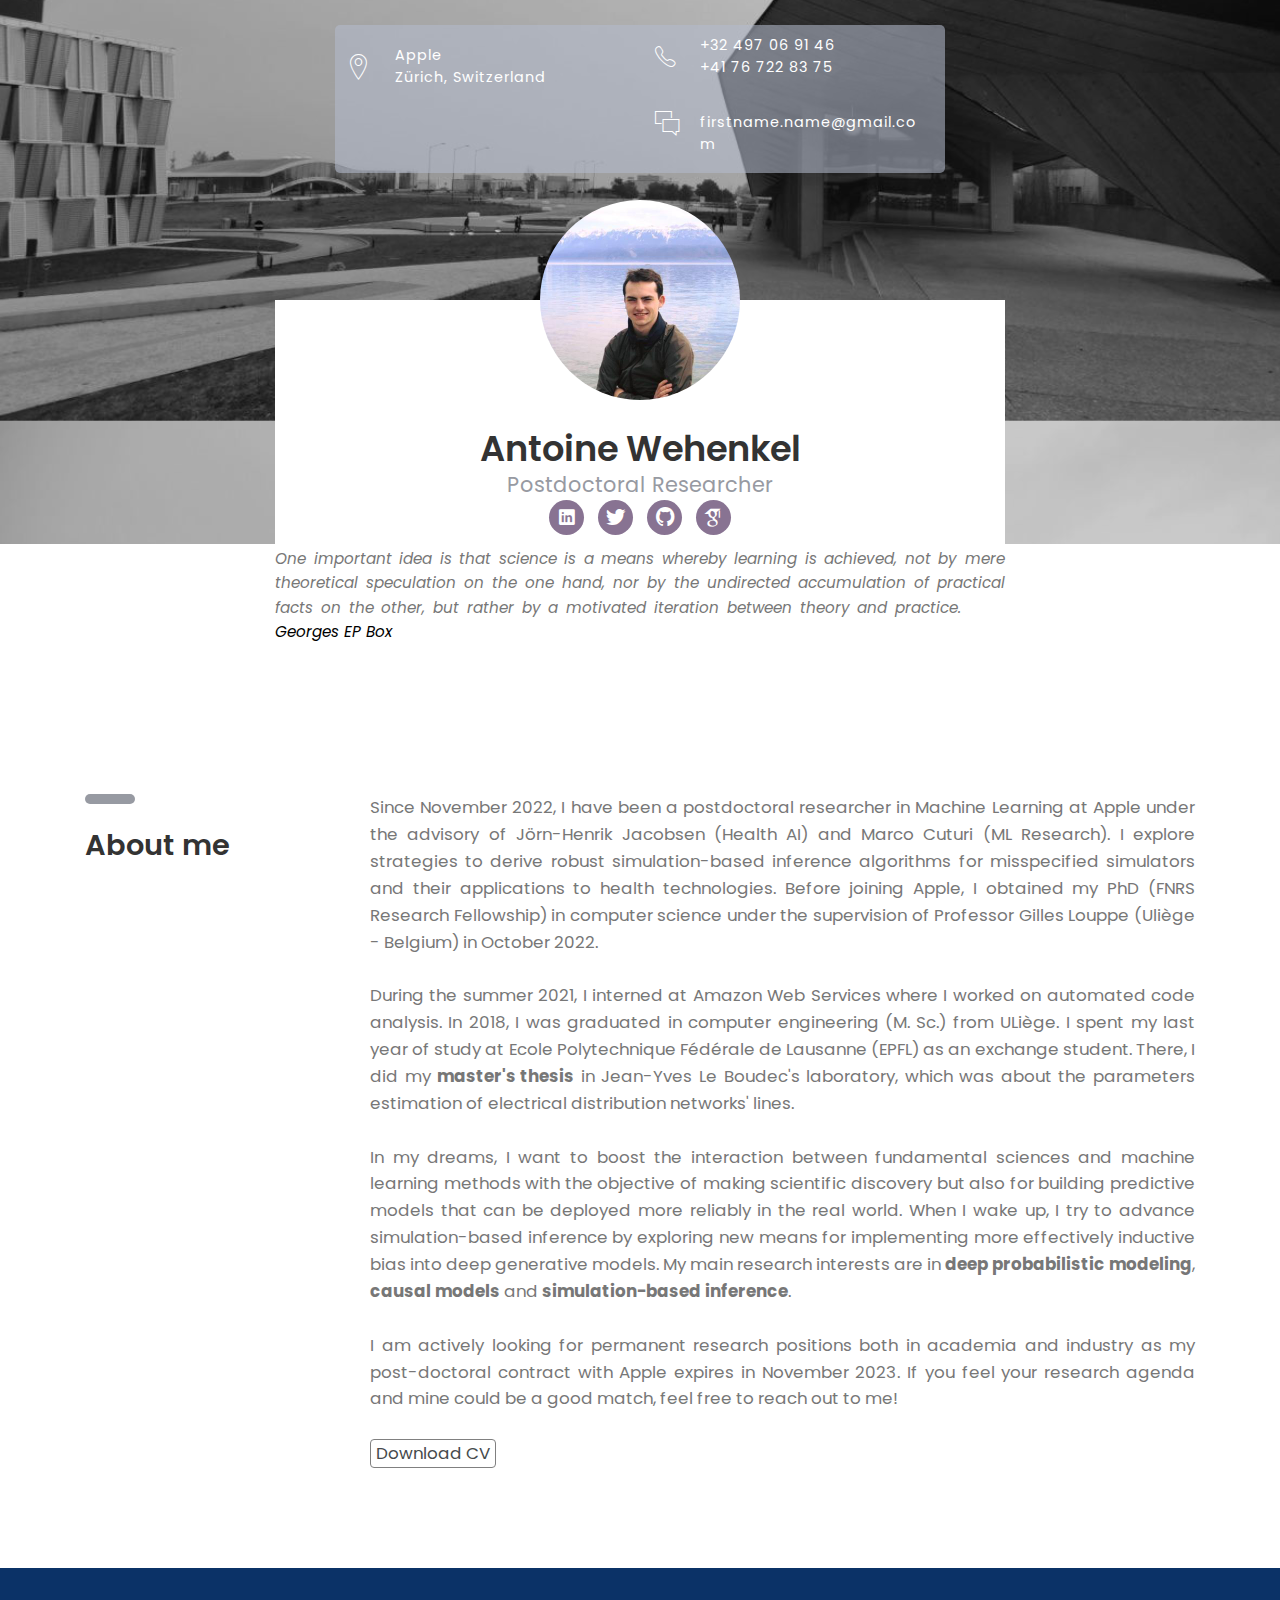
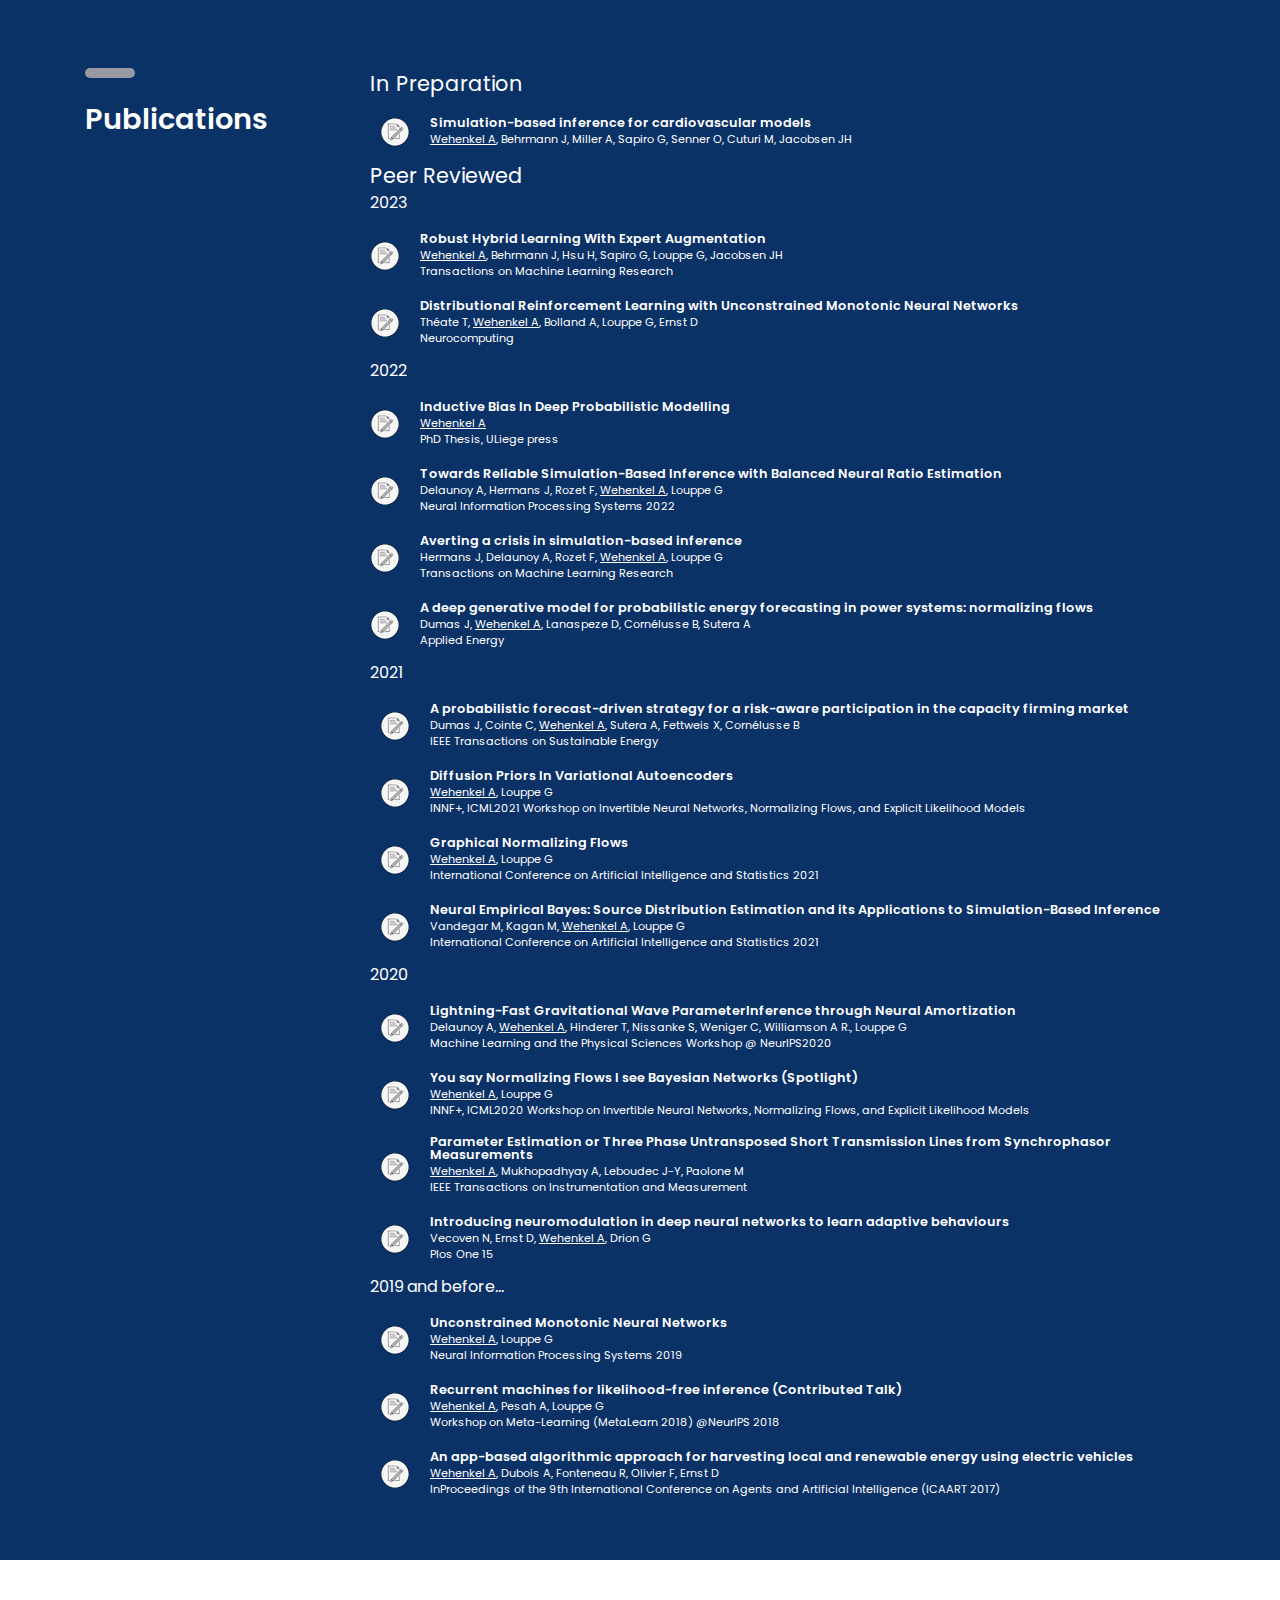
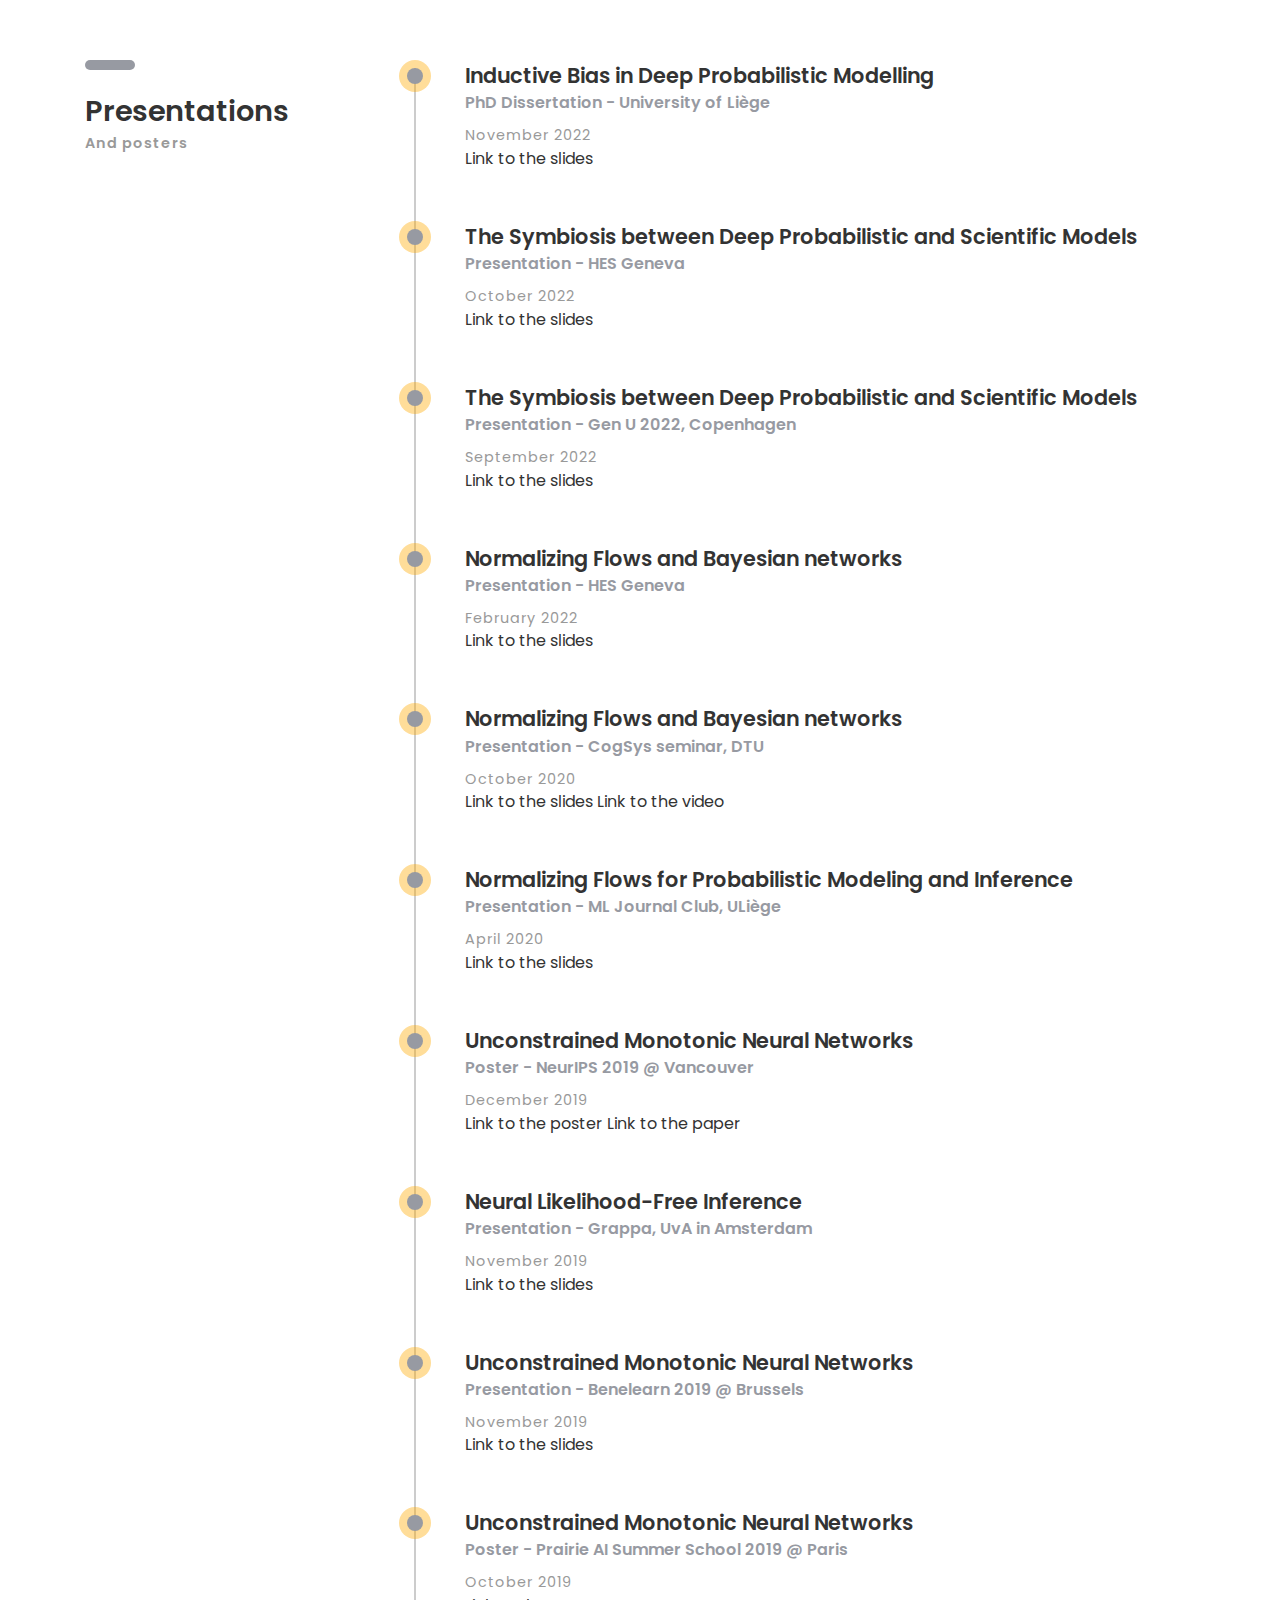
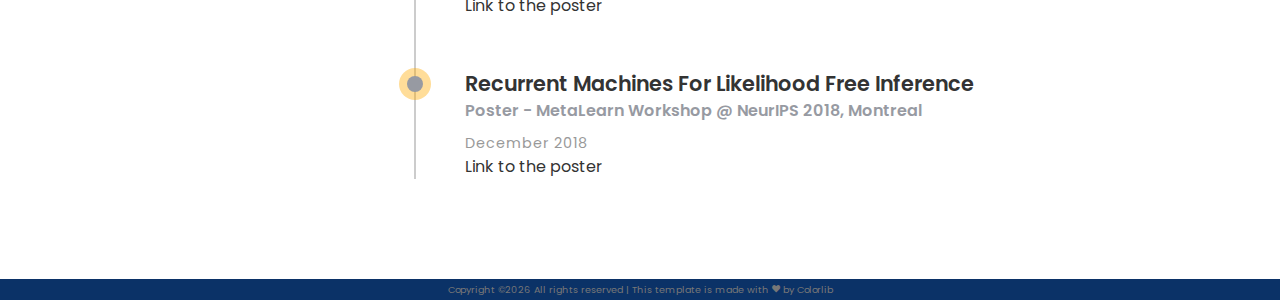
==== index.html @ 9094ef43 "update quote" ====
<!DOCTYPE HTML>
<html lang="en">
<head>
	<title>Antoine Wehenkel</title>
	<link rel="icon" type="image/png" href="images/favicon/AW.png">
	<meta charset="UTF-8">
	<meta name="google-site-verification" content="HtQyUhU-I8tzw4iRuFDIsZm5XYdNIPGz_SBAxPxDx6o" />
<meta name="Description" CONTENT="Antoine Wehenkel - List of scientific publications and presentations.">
	<!-- Font -->

	<link href="https://fonts.googleapis.com/css?family=Poppins:400,500,600,700%7CAllura" rel="stylesheet">

	<!-- Stylesheets -->

	<link href="common-css/bootstrap.css" rel="stylesheet">

	<link href="common-css/ionicons.css" rel="stylesheet">

	<link href="common-css/fluidbox.min.css" rel="stylesheet">

	<link href="01-cv-portfolio/css/styles.css" rel="stylesheet">

	<link href="01-cv-portfolio/css/responsive.css" rel="stylesheet">

	<link rel="stylesheet" href="css/academicons.min.css"/>


</head>
<body>

	<header>
		<div class="container col-sm-6">
			<div class="heading-wrapper">
				<div class="row">
					<div class="col-sm-12 col-md-12 col-lg-6">
						<div class="info" style="margin-top:10px">
							<i class="icon ion-ios-location-outline"  ></i>
							<div class="right-area">
								<h6>Apple</h6>
								<h6>Zürich, Switzerland</h6>
							</div><!-- right-area -->
						</div><!-- info -->
					</div><!-- col-sm-4 -->

					<div class="col-sm-12 col-md-12 col-lg-6">
						<div class="info">
							<i class="icon ion-ios-telephone-outline"></i>
							<div class="right-area" style="padding-top:0px">
								<h6>+32 497 06 91 46</h6>
									<h6>+41 76 722 83 75</h6>
							</div><!-- right-area -->
							<br />
							<i class="icon ion-ios-chatboxes-outline"></i>
							<div class="right-area"  style="padding-top:10px">
								<h6>firstname.name@gmail.com</h6>
							</div><!-- right-area -->
						</div><!-- info -->
					</div><!-- col-sm-4 -->


				</div><!-- row -->
			</div><!-- heading-wrapper -->

		</div><!-- container -->
	</header>

	<section class="intro-section">
		<div class="container">
			<div class="row">
				<div class="col-md-1 col-lg-2"></div>
				<div class="col-md-10 col-lg-8">
					<div class="intro">
						<div class="profile-img"><img src="images/pp1.jpeg" alt=""></div>
						<h2><b>Antoine Wehenkel</b></h2>
						<h4 class="font-yellow">Postdoctoral Researcher</h4>

						<ul class="social-icons">
							<li><a href="https://www.linkedin.com/in/antoine-wehenkel-abb34498/"><i class="ion-social-linkedin"></i></a></li>
							<li><a href="https://twitter.com/WehenkelAntoine"><i class="ion-social-twitter"></i></a></li>
							<li><a href="https://github.com/AWehenkel"><i class="ion-social-github"></i></a></li>
							<li><a href="https://scholar.google.be/citations?user=LFz-kl0ZkNkC&hl=en"><i class="ai ai-google-scholar "></i></a></li>
						</ul>
					</div><!-- intro -->
					<p class="margin-b-50 quote" style="font-style: italic; font-size: .95em;">
						One important idea is that science is a means whereby learning is achieved, 
						not by mere theoretical speculation on the one hand, nor 
						by the undirected accumulation of practical facts on the other, 
						but rather by a motivated iteration between theory and practice. &nbsp; &nbsp; &nbsp; 
						<span style="color:black">Georges EP Box</span> 
					</p>
				</div><!-- col-sm-8 -->
			</div><!-- row -->
		</div><!-- container -->
	</section><!-- intro-section -->



	<section class="about-section section">
		<div class="container">
			<div class="row">
				<div class="col-sm-12 col-lg-3">
					<div class="heading">
						<h3><b>About me</b></h3>
					</div>
				</div><!-- col-sm-4 -->
				<div class="col-sm-12 col-lg-9">
					<p class="margin-b-50">
						Since November 2022, I have been a postdoctoral researcher in Machine Learning at Apple under the advisory
						of Jörn-Henrik Jacobsen (Health AI) and Marco Cuturi (ML Research).
						I explore strategies to derive robust simulation-based inference algorithms for
						misspecified simulators and their applications to health technologies.
						Before joining Apple, I obtained my PhD (FNRS Research Fellowship) in computer science under the supervision of Professor Gilles Louppe (Uliège - Belgium) in October 2022.
						<br><br>

						During the summer 2021, I interned at Amazon Web Services where I worked on automated code analysis.
						In 2018, I was graduated in computer engineering (M. Sc.) from ULiège. I spent my last year of study at Ecole
						Polytechnique Fédérale de Lausanne (EPFL) as an exchange student. There, I
						did my <strong><a href="MastersThesis.pdf">master's thesis</a></strong> in Jean-Yves Le Boudec's laboratory,
						which was about the parameters estimation of electrical distribution networks' lines.
						 <!-- Since November 2021,
						I am a research intern in the health AI team at Apple where I am lucky to work on hybrid modelling with Jörn-Henrik Jacobsen and Jens Berhmann.-->
						<br><br>
						In my dreams, I want to boost the interaction between fundamental sciences and machine learning methods
						with the objective of making scientific discovery
						but also for building predictive models that can be deployed more reliably in the real world.
						When I wake up, I try to advance simulation-based inference by exploring new means for implementing more
						effectively inductive bias into deep generative models.
						My main research interests are in <strong>deep probabilistic modeling</strong>, <strong>causal models</strong> and <strong>simulation-based inference</strong>.

						<br/>
						<br/>
						I am actively looking for permanent research positions both in academia and industry as my post-doctoral contract with Apple expires in November 2023.
						If you feel your research agenda and mine could be a good match, feel free to reach out to me! 
						<br/>
						<br/>
						<a class=" downlad-btn" href="CV_A_Wehenkel-2.pdf">Download CV</a>
				</div><!-- col-sm-8 -->
			</div><!-- row -->
		</div><!-- container -->
	</section><!-- about-section -->

	<section class="experience-section section" >
		<div class="container">
			<div class="row">
				<div class="col-lg-3 col-sm-12">
					<div class="heading">
						<h3><b>Publications</b></h3>
						<h6 style='display: none;' class="font-lite-black"><b>PREVIOUS JOBS</b></h6>
					</div>
				</div><!-- col-sm-4 -->
				<div class="pulications col-lg-9 .col-sm-12">
					<h4> In Preparation </h4>
					<ul>
						<li>
							<a>
							<span class="article-title"> Simulation-based inference for cardiovascular models </span><br>
							<span class="article-authors"><u>Wehenkel A</u>, Behrmann J, Miller A, Sapiro G, Senner O, Cuturi M, Jacobsen JH</span><br>
							</a>
						</li>
						<!---
						<li>
							<a href='https://arxiv.org/abs/2202.03881'>
								<span class="article-title"> Robust Hybrid Learning With Expert Augmentation </span><br>
								<span class="article-authors"><u>Wehenkel A</u>, Behrmann J, Hsu H, Sapiro G, Louppe G, Jacobsen J-H</span><br>
								<span class="article-journal"></span>
							</a>
						</li>
						-->
					</ul>
						<h4> Peer Reviewed </h4>
						<h5>2023</h5>
						<li>
							<a href='https://openreview.net/forum?id=oe4dl4MCGY'>
								<span class="article-title"> Robust Hybrid Learning With Expert Augmentation </span><br>
								<span class="article-authors"><u>Wehenkel A</u>, Behrmann J, Hsu H, Sapiro G, Louppe G, Jacobsen JH</span><br>
								<span class="article-journal">Transactions on Machine Learning Research</span>
							</a>
						</li>
						<li>
							<a href='https://orbi.uliege.be/handle/2268/260785'>
								<span class="article-title"> Distributional Reinforcement Learning with Unconstrained Monotonic Neural Networks </span><br>
								<span class="article-authors">Théate T, <u>Wehenkel A</u>, Bolland A, Louppe G, Ernst D</span><br>
								<span class="article-journal">Neurocomputing</span>
							</a>
						</li>
						<h5>2022</h5>

						<li>
							<a href='https://orbi.uliege.be/handle/2268/294546'>
								<span class="article-title"> Inductive Bias In Deep Probabilistic Modelling  </span><br>
								<span class="article-authors"><u>Wehenkel A</u></span><br>
								<span class="article-journal">PhD Thesis, ULiege press</span>
							</a>
						</li>
						<li>
							<a href='https://arxiv.org/pdf/2208.13624.pdf'>
								<span class="article-title"> Towards Reliable Simulation-Based Inference with Balanced Neural Ratio Estimation </span><br>
								<span class="article-authors">Delaunoy A, Hermans J, Rozet F, <u>Wehenkel A</u>, Louppe G</span><br>
								<span class="article-journal">Neural Information Processing Systems 2022 </span>
							</a>
						</li>

						<li>
							<a href='https://arxiv.org/pdf/2110.06581'>
								<span class="article-title"> Averting a crisis in simulation-based inference </span><br>
								<span class="article-authors">Hermans J, Delaunoy A, Rozet F, <u>Wehenkel A</u>, Louppe G</span><br>
								<span class="article-journal">Transactions on Machine Learning Research</span>
							</a>
						</li>

						<li>
							<a href='https://arxiv.org/pdf/2106.09370'>
								<span class="article-title"> A deep generative model for probabilistic energy forecasting in power systems: normalizing flows </span><br>
								<span class="article-authors"> Dumas J, <u>Wehenkel A</u>, Lanaspeze D, Cornélusse B, Sutera A</span><br>
								<span class="article-journal">Applied Energy</span>
							</a>
						</li>

						<h5> 2021 </h5>
						<ul>

						<li>
							<a href='https://arxiv.org/pdf/2106.09370'>
								<span class="article-title"> A probabilistic forecast-driven strategy for a risk-aware participation in the capacity firming market </span><br>
								<span class="article-authors">  Dumas J, Cointe C, <u>Wehenkel A</u>, Sutera A, Fettweis X, Cornélusse B</span><br>
								<span class="article-journal">IEEE Transactions on Sustainable Energy</span>
							</a>
						</li>
							<li>
								<a href='https://arxiv.org/abs/2106.15671'>
									<span class="article-title"> Diffusion Priors In Variational Autoencoders </span><br>
									<span class="article-authors"><u>Wehenkel A</u>, Louppe G</span><br>
									<span class="article-journal">INNF+, ICML2021 Workshop on Invertible Neural Networks, Normalizing Flows, and Explicit Likelihood Models</span>
								</a>
							</li>
							<li>
								<a href='https://arxiv.org/abs/2006.02548'>
									<span class="article-title"> Graphical Normalizing Flows</span><br>
									<span class="article-authors"><u>Wehenkel A</u>, Louppe G</span><br>
									<span class="article-journal">International Conference on Artificial Intelligence and Statistics 2021</span>
								</a>
							</li>
							<li>
								<a href=''>
									<span class="article-title"> Neural Empirical Bayes: Source Distribution Estimation and its Applications to Simulation-Based Inference </span><br>
									<span class="article-authors">Vandegar M, Kagan M, <u>Wehenkel A</u>, Louppe G</span><br>
									<span class="article-journal">International Conference on Artificial Intelligence and Statistics 2021</span>
								</a>
							</li>
						</ul>
						<h5> 2020 </h5>
						<ul>
							<li>
								<a href='https://arxiv.org/abs/2006.02548'>
									<span class="article-title"> Lightning-Fast Gravitational Wave ParameterInference through Neural Amortization </span><br>
									<span class="article-authors">Delaunoy A, <u>Wehenkel A</u>, Hinderer T, Nissanke S, Weniger C, Williamson A R., Louppe G</span><br>
									<span class="article-journal">Machine Learning and the Physical Sciences Workshop @ NeurIPS2020</span>
								</a>
							</li>
							<li>
								<a href='https://arxiv.org/abs/2006.00866'>
									<span class="article-title"> You say Normalizing Flows I see Bayesian Networks (Spotlight)</span><br>
									<span class="article-authors"><u>Wehenkel A</u>, Louppe G</span><br>
									<span class="article-journal">INNF+, ICML2020 Workshop on Invertible Neural Networks, Normalizing Flows, and Explicit Likelihood Models</span>
								</a>
							</li>
							<li>
								<a href='IEEE_Wehenkel_2020.pdf'>
									<span class="article-title"> Parameter Estimation or Three Phase Untransposed Short Transmission Lines from Synchrophasor Measurements</span><br>
									<span class="article-authors"><u>Wehenkel A</u>, Mukhopadhyay A, Leboudec J-Y, Paolone M </span><br>
									<span class="article-journal">IEEE Transactions on Instrumentation and Measurement </span>
								</a>
							</li>
							<li>
								<a href='https://journals.plos.org/plosone/article/file?id=10.1371/journal.pone.0227922&type=printable'>
									<span class="article-title"> Introducing neuromodulation in deep neural networks to learn adaptive behaviours</span><br>
									<span class="article-authors">Vecoven N, Ernst D, <u>Wehenkel A</u>, Drion G</span><br>
									<span class="article-journal"> Plos One 15</span>
								</a>
							</li>
						</ul>
						<h5> 2019 and before... </h5>
						<ul>
							<li>
								<a href='https://arxiv.org/abs/1908.05164'>
									<span class="article-title"> Unconstrained Monotonic Neural Networks</span><br>
									<span class="article-authors"><u>Wehenkel A</u>, Louppe G</span><br>
									<span class="article-journal">Neural Information Processing Systems 2019 </span>
								</a>
							</li>
							<li>
								<a href='https://arxiv.org/abs/1811.12932.pdf'>
									<span class="article-title"> Recurrent machines for likelihood-free inference (Contributed Talk)</span><br>
									<span class="article-authors"><u>Wehenkel A</u>, Pesah A, Louppe G</span><br>
									<span class="article-journal">Workshop on Meta-Learning (MetaLearn 2018) @NeurIPS 2018</span>
								</a>
							</li>
							<li>
								<a href='https://orbi.uliege.be/bitstream/2268/204927/1/app-for-grid.pdf'>
									<span class="article-title"> An app-based algorithmic approach for harvesting local and renewable energy using electric vehicles</span><br>
									<span class="article-authors"><u>Wehenkel A</u>, Dubois A, Fonteneau R, Olivier F, Ernst D</span><br>
									<span class="article-journal">InProceedings of the 9th International Conference on Agents and Artificial Intelligence (ICAART 2017)</span>
								</a>
							</li>
						</ul>

				</div>
				</div><!-- col-sm-8 -->
			</div><!-- row -->
		</div><!-- container -->

	</section><!-- experience-section -->

	<section class="education-section section">
		<div class="container">
			<div class="row">
				<div class="col-lg-4 col-sm-12">
					<div class="heading">
						<h3><b>Presentations </b></h3>
						<h6 class="font-lite-black"><b>And posters</b></h6>
					</div>
				</div><!-- col-sm-4 -->
				<div class="col-lg-8 col-sm-12">
					<div class="education-wrapper">
						<div class="education margin-b-50">
							<h4><b>Inductive Bias in Deep Probabilistic Modelling</b></h4>
							<h5 class="font-yellow"><b>PhD Dissertation - University of Liège</b></h5>
							<h6 class="font-lite-black margin-t-10">November 2022</h6>
							<a href="presentations/Phd/index.html">Link to the slides</a>
						</div><!-- education -->
						<div class="education margin-b-50">
							<h4><b>The Symbiosis between Deep Probabilistic and Scientific Models</b></h4>
							<h5 class="font-yellow"><b>Presentation - HES Geneva</b></h5>
							<h6 class="font-lite-black margin-t-10">October 2022</h6>
							<a href="presentations/HES-symbiosis/index.html">Link to the slides</a>
						</div><!-- education -->
						<div class="education margin-b-50">
							<h4><b>The Symbiosis between Deep Probabilistic and Scientific Models</b></h4>
							<h5 class="font-yellow"><b>Presentation - Gen U 2022, Copenhagen</b></h5>
							<h6 class="font-lite-black margin-t-10">September 2022</h6>
							<a href="presentations/GenU-2022/index.html">Link to the slides</a>
						</div><!-- education -->
						<div class="education margin-b-50">
							<h4><b>Normalizing Flows and Bayesian networks</b></h4>
							<h5 class="font-yellow"><b>Presentation - HES Geneva</b></h5>
							<h6 class="font-lite-black margin-t-10">February 2022</h6>
							<a href="presentations/HES/index.html">Link to the slides</a>
						</div><!-- education -->
						<div class="education margin-b-50">
							<h4><b>Normalizing Flows and Bayesian networks</b></h4>
							<h5 class="font-yellow"><b>Presentation - CogSys seminar, DTU</b></h5>
							<h6 class="font-lite-black margin-t-10">October 2020</h6>
							<a href="presentations/NFsandBNs.pdf">Link to the slides</a> <a href="https://www.youtube.com/watch?v=Bts0jLU41a8&feature=youtu.be&ab_channel=CogSysTalks">Link to the video</a>
						</div><!-- education -->
						<div class="education margin-b-50">
							<h4><b>Normalizing Flows for Probabilistic Modeling and Inference</b></h4>
							<h5 class="font-yellow"><b>Presentation - ML Journal Club, ULiège</b></h5>
							<h6 class="font-lite-black margin-t-10">April 2020</h6>
							<a href="presentations/AML_Flows.pdf">Link to the slides</a>
						</div><!-- education -->

						<div class="education margin-b-50">
							<h4><b>Unconstrained Monotonic Neural Networks</b></h4>
							<h5 class="font-yellow"><b>Poster - NeurIPS 2019 @ Vancouver</b></h5>
							<h6 class="font-lite-black margin-t-10">December 2019</h6>
							<a href="posters/UMNN-poster2.pdf">Link to the poster</a> <a href="https://arxiv.org/abs/1908.05164">Link to the paper</a>
						</div><!-- education -->

						<div class="education margin-b-50">
							<h4><b>Neural Likelihood-Free Inference</b></h4>
							<h5 class="font-yellow"><b>Presentation - Grappa, UvA in Amsterdam </b></h5>
							<h6 class="font-lite-black margin-t-10">November 2019</h6>
							<a href="presentations/grappa_neural_LFI.pdf">Link to the slides</a>
						</div><!-- education -->

						<div class="education margin-b-50">
							<h4><b>Unconstrained Monotonic Neural Networks</b></h4>
							<h5 class="font-yellow"><b>Presentation - Benelearn 2019 @ Brussels</b></h5>
							<h6 class="font-lite-black margin-t-10">November 2019</h6>
							<a href="presentations/14.00-Wehenkel-Unconstrained Monotonic Neural Networks2.pdf">Link to the slides</a>
						</div><!-- education -->

						<div class="education margin-b-50">
							<h4><b>Unconstrained Monotonic Neural Networks</b></h4>
							<h5 class="font-yellow"><b>Poster - Prairie AI Summer School 2019 @ Paris</b></h5>
							<h6 class="font-lite-black margin-t-10">October 2019</h6>
							<a href="posters/UMNN-PRAIRIE.pdf">Link to the poster</a>
						</div><!-- education -->

						<div class="education margin-b-50">
							<h4><b>Recurrent Machines For Likelihood Free Inference</b></h4>
							<h5 class="font-yellow"><b>Poster - MetaLearn Workshop @ NeurIPS 2018, Montreal</b></h5>
							<h6 class="font-lite-black margin-t-10">December 2018</h6>
							<a href="posters/Poster - NeurIPS2018.pdf">Link to the poster</a>
						</div><!-- education -->
					</div><!-- education-wrapper -->
				</div><!-- col-sm-8 -->
			</div><!-- row -->
		</div><!-- container -->

	</section><!-- about-section -->

	<footer>
		<p class="copyright">
			<!-- Link back to Colorlib can't be removed. Template is licensed under CC BY 3.0. -->
Copyright &copy;<script>document.write(new Date().getFullYear());</script> All rights reserved | This template is made with <i class="ion-heart" aria-hidden="true"></i> by <a href="https://colorlib.com" target="_blank">Colorlib</a>
<!-- Link back to Colorlib can't be removed. Template is licensed under CC BY 3.0. -->
		</p>


	</footer>


	<!-- SCIPTS -->

	<script src="common-js/jquery-3.2.1.min.js"></script>

	<script src="common-js/tether.min.js"></script>

	<script src="common-js/bootstrap.js"></script>

	<script src="common-js/isotope.pkgd.min.js"></script>

	<script src="common-js/jquery.waypoints.min.js"></script>

	<script src="common-js/progressbar.min.js"></script>

	<script src="common-js/jquery.fluidbox.min.js"></script>

	<script src="common-js/scripts.js"></script>

</body>
</html>
---- common-css/fluidbox.min.css ----
@-webkit-keyframes a{0%{-webkit-transform:translate(-50%,-50%) rotateX(0) rotateY(0);transform:translate(-50%,-50%) rotateX(0) rotateY(0)}50%{-webkit-transform:translate(-50%,-50%) rotateX(-180deg) rotateY(0);transform:translate(-50%,-50%) rotateX(-180deg) rotateY(0)}to{-webkit-transform:translate(-50%,-50%) rotateX(-180deg) rotateY(-180deg);transform:translate(-50%,-50%) rotateX(-180deg) rotateY(-180deg)}}@keyframes a{0%{-webkit-transform:translate(-50%,-50%) rotateX(0) rotateY(0);transform:translate(-50%,-50%) rotateX(0) rotateY(0)}50%{-webkit-transform:translate(-50%,-50%) rotateX(-180deg) rotateY(0);transform:translate(-50%,-50%) rotateX(-180deg) rotateY(0)}to{-webkit-transform:translate(-50%,-50%) rotateX(-180deg) rotateY(-180deg);transform:translate(-50%,-50%) rotateX(-180deg) rotateY(-180deg)}}.fluidbox{outline:none}.fluidbox__overlay{background-color:hsla(0,0%,100%,.85);cursor:pointer;cursor:zoom-out;opacity:0;pointer-events:none;position:fixed;top:-100%;left:0;bottom:-100%;right:0;-webkit-transition:all .5s ease-in-out;transition:all .5s ease-in-out}.fluidbox--opened .fluidbox__overlay{pointer-events:auto}.fluidbox__wrap{background-position:center center;background-size:cover;margin:0 auto;position:relative;-webkit-transition:all .5s ease-in-out;transition:all .5s ease-in-out}.fluidbox--closed .fluidbox__thumb,.fluidbox__thumb{-webkit-transition:opacity 0s ease-in-out 0s;transition:opacity 0s ease-in-out 0s}.fluidbox__ghost{background-size:100% 100%;background-position:center center;background-repeat:no-repeat;position:absolute;-webkit-transition:opacity 0s 0s,-webkit-transform .5s 0s;transition:opacity 0s 0s,-webkit-transform .5s 0s;transition:opacity 0s 0s,transform .5s 0s;transition:opacity 0s 0s,transform .5s 0s,-webkit-transform .5s 0s}.fluidbox--opened .fluidbox__ghost{cursor:pointer;cursor:zoom-out}.fluidbox--closed .fluidbox__ghost{-webkit-transition:opacity 0s .5s,-webkit-transform .5s 0s;transition:opacity 0s .5s,-webkit-transform .5s 0s;transition:opacity 0s .5s,transform .5s 0s;transition:opacity 0s .5s,transform .5s 0s,-webkit-transform .5s 0s}.fluidbox__loader{opacity:0;-webkit-perspective:200px;perspective:200px;pointer-events:none;position:absolute;top:0;left:0;bottom:0;right:0}.fluidbox__loader:before{background-color:hsla(0,0%,100%,.85);content:'';-webkit-transform-style:preserve-3d;transform-style:preserve-3d;position:absolute;top:50%;left:50%;width:20%;padding-bottom:20%;-webkit-transform:translate(-50%,-50%);transform:translate(-50%,-50%);-webkit-transition-property:-webkit-transform;transition-property:-webkit-transform;transition-property:transform;transition-property:transform,-webkit-transform;-webkit-transition-duration:.5s;transition-duration:.5s;-webkit-transition-delay:0s;transition-delay:0s}.fluidbox--loading .fluidbox__loader{opacity:1;-webkit-transition:opacity .5s ease-in-out .5s;transition:opacity .5s ease-in-out .5s}.fluidbox--loading .fluidbox__loader:before{-webkit-animation:a 1s 0s infinite ease-in-out forwards;animation:a 1s 0s infinite ease-in-out forwards}
/*# sourceMappingURL=fluidbox.min.css.map */
---- 01-cv-portfolio/css/styles.css ----
/*
====================================================

* 	[Master Stylesheet]

	Theme Name :
	Version    :
	Author     :
	Author URI :

====================================================

	TOC

	1. PRIMARY STYLES
	2. COMMONS FOR PAGE DESIGN
	3. HEADER
	4. INTRO SECTION
	5. PORFOLIO SECTION
	6. ABOUT SECTION
	7. EXPERIENCE SECTION
	8. EDUCATION SECTION
	9. COUNTER SECTION
	10. FOOTER

====================================================


/* ---------------------------------
1. PRIMARY STYLES
--------------------------------- */

html{ font-size: 100%; height: 100%; overflow-x: hidden; margin: 0px;  padding: 0px; touch-action: manipulation; }


body{ font-size: 16px; font-family: 'Poppins', serif; width: 100%; height: 100%; margin: 0; font-weight: 400;
	-webkit-font-smoothing: antialiased; -moz-osx-font-smoothing: grayscale; word-wrap: break-word;
	color: #333; }

h1, h2, h3, h4, h5, h6, p, a, ul, span, li, img, inpot, button{ margin: 0; padding: 0; }

h1,h2,h3,h4,h5,h6{ line-height: 1.5; font-weight: inherit; }

h1,h2,h3{ font-family: 'Poppins', cursive; }



a, button{ display: inline-block; text-decoration: none; color: inherit; line-height: 1;
	-webkit-transition: all .25s ease-in-out; transition: all .25s ease-in-out; }

a:focus, a:active, a:hover,
button:focus, button:active, button:hover,
a b.light-color:hover{ text-decoration: none; color: #979aa2; }

b{ font-weight: 600; }

img{ width: 100%; }

li{ list-style: none; display: inline-block; }

span{ display: inline-block; }

button{ outline: 0; border: 0; background: none; cursor: pointer; }

.icon{ font-size: 1.1em; display: inline-block; line-height: inherit; }

[class^="icon-"]:before, [class*=" icon-"]:before{ line-height: inherit; }

b.max-bold{ font-weight: 700; }



/* ---------------------------------
2. COMMONS FOR PAGE DESIGN
--------------------------------- */

.section{ padding: 100px 0 50px; }

.section .heading{ margin-bottom: 60px; }

.section .heading:before{ content:''; height: 10px; width: 50px; border-radius: 5px;
	margin-bottom: 20px; display: block; background: #979aa2; }

.margin-t-10{ margin-top: 10px; }

.margin-b-30{ margin-bottom: 30px; }
.margin-b-50{ margin-bottom: 50px; }

.margin-tb-30{ margin-top: 30px; margin-bottom: 30px; }

.font-yellow{ color: #979aa2; }

.font-semi-white{ color: #ddd; }

.font-lite-black{ color: #999; }


/* ---------------------------------
3. HEADER
--------------------------------- */

header{ position: absolute; top: 30px; left: 0; right: 0; z-index: 100; }

header .heading-wrapper{ border-radius: 5px; padding: 30px 40px 20px; background: #b3bacc91; color: #fff; }

header .info{ margin-bottom: 10px; }

header .info .icon{ float: left; font-size: 30px; }

header .info .right-area{ margin-left: 45px; }

header .downlad-btn{ padding: 15px 30px; border-radius: 4px; float: right; margin-top: 30px;
	box-shadow: inset 0 0px 4px rgba(0,0,0,.3); background: #b3bacc91; color: #fff;
	-webkit-transition: all .2s ease; transition: all .2s ease; }

header .downlad-btn:hover{ -webkit-transform: translateY(-4px); transform: translateY(-4px); }

.downlad-btn{
	padding: 5px;
  border-radius: 4px;
  border: solid 1px grey;
  color: #464a4c;
}

.downlad-btn:hover{ -webkit-transform: translateY(-4px); transform: translateY(-4px); }

/* ---------------------------------
4. INTRO SECTION
--------------------------------- */

.intro-section{ padding-top: 200px; position: relative; background-size: cover;
	z-index: 1;background-image: url(../../images/slider-1-1920x1080.jpg);
     background-position-y: -300px;
}

.intro-section:before{ content:''; z-index: -1; position: absolute; top: 0; bottom: 0; left: 0;
	right: 0; background: rgba(0,0,0, .2); }

.intro-section:after{ content: ''; position: absolute; bottom: 0; left: 0; right: 0;
	height: 150px; z-index: -1; background: #fff; }

.intro{ padding: 0 20px; margin-top: 100px; text-align: center; background: #fff; }

.intro .profile-img{ height: 200px; width: 200px; border-radius: 100px; margin: 0 auto;
	overflow: hidden; position: relative; top: -100px; margin-bottom: -70px;  }

.intro .information > li{ display: block; margin: 5px 0; }



.intro .social-icons > li > a:hover:after{ -webkit-transform: scale(1); transform: scale(1); }


/* ---------------------------------
5. PORFOLIO SECTION
--------------------------------- */

.portfolio-section{ padding-bottom: 0; }

.portfolio-section .portfolioFilter{ margin-top: 60px; color: #666; }

.portfolio-section .portfolioFilter a{ margin: 10px 10px 0 0; }

.portfolio-section .portfolioFilter a.current{  color: #979aa2; }

.portfolio-section .portfolioContainer{ margin-left: -15px; margin-right: -15px; }

.portfolio-section .p-item{ width: 33.333%; padding: 0 7.5px 0px; margin-top: 15px; }

.portfolio-section .p-item a{ display: inline; }

.portfolio-section .p-item.p-item-2 .img:first-child{ float: left; width: 50%; padding-right: 7.5px; }

.portfolio-section .p-item.p-item-2 .img:last-child{ float: right; width: 50%; padding-left: 7.5px; }


/* ---------------------------------
6. ABOUT SECTION
--------------------------------- */

.radial-progress{ position: relative; max-width: 200px; margin: 0 auto; }

.radial-progress .progressbar-text{ font-size: 2.2em; font-weight: 500;
	padding-bottom: 25px!important; color: #333!important; }

.radial-progress .progressbar-text:after{ content:'%'; }

.radial-progress .progress-title{ position: absolute; top: 50%; left: 50%; width: 100%;
	letter-spacing: 0; text-align: center; transform: translate(-50%, 15px); color: #777; }



/* ---------------------------------
7. EXPERIENCE SECTION
--------------------------------- */

.experience-section{ background: #0b3267; color: #fff; }

.experience .list > li{ display: block; position: relative; margin-bottom: 10px; padding-left: 20px; }

.experience .list > li:before{ content: ''; position: absolute; top: 50%; left: 0; height: 10px;
	width: 10px; margin-top: -5px; display: block; border-radius: 10px; border: 2px solid #fff; }


/* ---------------------------------
8. EDUCATION SECTION
--------------------------------- */

.education-wrapper{ position: relative; }

.education-wrapper:after{ content:''; position: absolute; top: 8px; bottom: 0; left: -51px;
	width: 2px; background: #ccc; }

.education-wrapper .education{ position: relative; }

.education-wrapper .education:after{ content:''; position: absolute; top: 8px; left: -58px; width: 16px;
	height: 16px; border-radius: 10px; z-index: 1;
	box-shadow: 0 0 0 8px rgba(255,171,0, .4); background: #979aa2; }


/* ---------------------------------
9. COUNTER SECTION
--------------------------------- */

.counter-section{ position: relative; padding: 100px 0 70px; background-size: cover; z-index: 1;
	background-image: url(../../images/slider-2-1920x600.jpg); color: #fff; }

.counter-section:after{ content:''; z-index: -1; position: absolute; top: 0; bottom: 0; left: 0;
	right: 0; background: rgba(0,0,0, .2); }

.counter{ position: relative; }

.counter .title{ text-align: right; margin-right: 130px; }

.counter .desc{ position: absolute; bottom: 4px; right: 0px; width: 110px; }


/* RADIAL PREOGRESS SECTION */


.radial-progress{ position: relative; max-width: 200px; margin: 0 auto; }

.radial-progress .progressbar-text{ font-size: 2.2em; font-weight: 500;
	padding-bottom: 25px!important; color: #333!important; }

.radial-progress .progressbar-text:after{ content:'%'; }

.radial-progress .progress-title{ position: absolute; top: 50%; left: 50%; width: 100%;
	letter-spacing: 0; text-align: center; transform: translate(-50%, 15px); color: #777; }



/* ---------------------------------
10. FOOTER
--------------------------------- */

.copyright{     text-align: center;
    padding: 3px 0;
    background: #0b3267;
    font-size: .6em;}

@media only screen and (min-width: 544px) {
	.article-title{
		padding-left: 5px;
		font-size: 1.5em;
	  font-weight: 600;
	}

	.heading-wrapper{
		margin-top: -5px;
		padding: 10px 15px 8px !important;
	}

	p{ line-height: 1.6; font-size: 1.5em; font-weight: 400; color: #777; text-align: justify;
}


	.article-authors{
		padding-left: 5px;
		font-size: 1.1em;
	  font-weight: 400;
	}

	.article-journal{
		padding-left: 5px;
		font-size: 1.1em;
	  font-weight: 400;
	}

	.pulications li{
		font-size: 1em;
	  /* list-style: circle; */
	  display: list-item;
	  margin-top: 5px;
	  /* height: 32px; */
	  vertical-align: middle;
	  display: list-item;
	  background: url(../../images/bullet.png) no-repeat left center;
	  padding-left: 45px;
	  margin: 15px 0;
	}
	.pulications ul{
			padding-left: 10px;
	}

	.pulications li{
			margin-bottom: 40px;
	}
	h1{ font-size: 5em; line-height: 1; }
	h2{ font-size: 3.2em; line-height: 1.1; }
	h3{ font-size: 2.3em; }
	h4{ font-size: 1.8em; }
	h5{ font-size: 1.3em; }
	h6{ font-size: 1.1em; letter-spacing: 1px; }

	.intro .social-icons > li > a{ height: 50px; line-height: 50px; width: 50px; border-radius: 40px; font-size: 2em;
		overflow: hidden; z-index: 1; position: relative; margin: 0 15px 15px; background: #887392; color: #fff; }

	.intro .social-icons > li > a:after{ content: ''; position: absolute; bottom: 0; left: 0; right: 0;
		top: 0; z-index: -1; border-radius: 40px; background: #979aa2;
		-webkit-transition: all .2s ease; transition: all .2s ease;
		-webkit-transform: scale(0); transform: scale(0); }
}

@media only screen and (min-width: 992px) {
.article-title{
	padding-left: 5px;
	font-size: .8em;
  font-weight: 600;
}
p{ line-height: 1.6; font-size: 1.05em; font-weight: 400; color: #777; text-align: justify;}

.article-authors{
	padding-left: 5px;
	font-size: .7em;
  font-weight: 400;
}

.article-journal{
	padding-left: 5px;
	font-size: .7em;
  font-weight: 400;
}

.pulications li{
	font-size: 1em;
  /* list-style: circle; */
  display: list-item;
  margin-top: 5px;
  /* height: 32px; */
  vertical-align: middle;
  display: list-item;
  background: url(../../images/bullet.png) no-repeat left center;
  padding-left: 45px;
  margin: 15px 0;
}
.pulications ul{
		padding-left: 10px;
}
.pulications li{
		margin-bottom: 10px;
}
h1{ font-size: 4em; line-height: 1; }
h2{ font-size: 2.2em; line-height: 1.1; }
h3{ font-size: 1.8em; }
h4{ font-size: 1.3em; }
h5{ font-size: 1em; }
h6{ font-size: .9em; letter-spacing: 1px; }

.intro .social-icons > li > a{ height: 35px; line-height: 35px; width: 35px; border-radius: 20px; font-size: 1.3em;
	overflow: hidden; z-index: 1; position: relative; margin: 0 5px 5px; background: #887392; color: #fff; }

.intro .social-icons > li > a:after{ content: ''; position: absolute; bottom: 0; left: 0; right: 0;
	top: 0; z-index: -1; border-radius: 20px; background: #979aa2;
	-webkit-transition: all .2s ease; transition: all .2s ease;
	-webkit-transform: scale(0); transform: scale(0); }
}
---- 01-cv-portfolio/css/responsive.css ----
/* Screens Resolution : 992px
-------------------------------------------------------------------------- */
@media only screen and (max-width: 1200px) {
	/* ---------------------------------
	9. COUNTER SECTION
	--------------------------------- */

	.counter-section{ text-align: center; padding: 50px 0 20px; }

	.counter{ display: inline-block; }

	.counter .desc{ text-align: left; }
}

/* Screens Resolution : 992px
-------------------------------------------------------------------------- */
@media only screen and (max-width: 992px) {

	/* ---------------------------------
	4. INTRO SECTION
	--------------------------------- */

	.intro-section{ padding-top: 250px; }

}

/* Screens Resolution : 767px
-------------------------------------------------------------------------- */
@media only screen and (max-width: 767px) {

	/* ---------------------------------
	1. PRIMARY STYLES
	--------------------------------- */

	p{ line-height: 1.4;
			font-size: 1.8em;
	 	}

	h1{ font-size: 3em; }
	h2{ font-size: 2em; }
	h3{ font-size: 1.8em; }


	.heading-wrapper{
		padding: 10px 15px 8px;
	}



	/* ---------------------------------
	2. COMMONS FOR PAGE DESIGN
	--------------------------------- */

	.section{ padding: 50px 0 0px; }

	.section .heading{ margin-bottom: 30px; }


	/* ---------------------------------
	4. INTRO SECTION
	--------------------------------- */

	.intro-section{ padding-top: 350px; }


	/* ---------------------------------
	5. PORFOLIO SECTION
	--------------------------------- */

	.portfolio-section{ padding-bottom: 0; }

	.portfolio-section .portfolioFilter{ margin: 0px 0 10px; }

	.portfolio-section .portfolioContainer{ margin-left: 0; margin-right: 0; }

	.portfolio-section .p-item{ width: 50%; padding: 0 15px 0px; }

	.portfolio-section .p-item{ max-width: 400px; }


	/* ---------------------------------
	8. EDUCATION SECTION
	--------------------------------- */

	.education-wrapper:after,
	.education-wrapper .education:after{ display: none; }

}

/* Screens Resolution : 575px
-------------------------------------------------------------------------- */
@media only screen and (max-width: 575px) {

	/* ---------------------------------
	1. PRIMARY STYLES
	--------------------------------- */

	body{ font-size: 14px;  }


	/* ---------------------------------
	5. PORFOLIO SECTION
	--------------------------------- */

	.portfolio-section .p-item{ width: 100%; }

}

/* Screens Resolution : 479px
-------------------------------------------------------------------------- */
@media only screen and (max-width: 479px) {


}

/* Screens Resolution : 359px
-------------------------------------------------------------------------- */
@media only screen and (max-width: 359px) {

	/* ---------------------------------
	3. HEADER
	--------------------------------- */

	header .heading-wrapper{  padding: 30px 20px 20px; }

	header .info .icon{ font-size: 25px; }

	header .info .right-area{ margin-left: 35px; }

}

/* Screens Resolution : 290px
-------------------------------------------------------------------------- */
@media only screen and (max-width: 290px) {


}

/* Screens Resolution : 290px
-------------------------------------------------------------------------- */
@media only screen and (max-width: 260px) {

	/* ---------------------------------
	3. HEADER
	--------------------------------- */

	header .heading-wrapper{  padding: 10px 15px 0px; }

	header .info .icon{ font-size: 15px; }

	header .info .right-area{ margin-left: 20px; }

	/* ---------------------------------
	4. INTRO SECTION
	--------------------------------- */

	.intro .profile-img{ width: 80%; height: auto; top: 0; margin-bottom: 10px; }

	.intro{ padding: 20px 10px 0; margin-right: -15px; margin-left: -15px; }

}
---- css/academicons.min.css ----
.ai-ul,.fa-ul{list-style-type:none}.ai-li,.fa-li{top:.14285714em;text-align:center}.ai-fw,.ai-li,.fa-fw,.fa-li{text-align:center}.ai.fa-pull-left,.fa.fa-pull-left{margin-right:.3em}@font-face{font-family:Academicons;src:url(../fonts/academicons.eot?v=1.8.6);src:url(../fonts/academicons.eot?v=1.8.6) format('embedded-opentype'),url(../fonts/academicons.ttf?v=1.8.6) format('truetype'),url(../fonts/academicons.woff?v=1.8.6) format('woff'),url(../fonts/academicons.svg?v=1.8.6#academicons) format('svg');font-weight:400;font-style:normal}.ai{display:inline-block;font:normal normal normal 14px/1 Academicons;font-size:inherit;text-rendering:auto;-webkit-font-smoothing:antialiased;-moz-osx-font-smoothing:grayscale}.ai-lg,.fa-lg{line-height:.75em;vertical-align:-15%}.ai-academia:before{content:"\e9af"}.ai-academia-square:before{content:"\e93d"}.ai-acclaim:before{content:"\e92e"}.ai-acclaim-square:before{content:"\e93a"}.ai-acm:before{content:"\e93c"}.ai-acm-square:before{content:"\e95d"}.ai-acmdl:before{content:"\e96a"}.ai-acmdl-square:before{content:"\e9d3"}.ai-ads:before{content:"\e9cb"}.ai-ads-square:before{content:"\e94a"}.ai-arxiv:before{content:"\e974"}.ai-arxiv-square:before{content:"\e9a6"}.ai-biorxiv:before{content:"\e9a2"}.ai-biorxiv-square:before{content:"\e98b"}.ai-ceur:before{content:"\e96d"}.ai-ceur-square:before{content:"\e92f"}.ai-coursera:before{content:"\e95f"}.ai-coursera-square:before{content:"\e97f"}.ai-cv:before{content:"\e9a5"}.ai-cv-square:before{content:"\e90a"}.ai-dataverse:before{content:"\e9f7"}.ai-dataverse-square:before{content:"\e9e4"}.ai-dblp:before{content:"\e94f"}.ai-dblp-square:before{content:"\e93f"}.ai-depsy:before{content:"\e97a"}.ai-depsy-square:before{content:"\e94b"}.ai-doi:before{content:"\e97e"}.ai-doi-square:before{content:"\e98f"}.ai-dryad:before{content:"\e97c"}.ai-dryad-square:before{content:"\e98c"}.ai-figshare:before{content:"\e981"}.ai-figshare-square:before{content:"\e9e7"}.ai-google-scholar:before{content:"\e9d4"}.ai-google-scholar-square:before{content:"\e9f9"}.ai-ideas-repec:before{content:"\e9ed"}.ai-ideas-repec-square:before{content:"\e9f8"}.ai-ieee:before{content:"\e929"}.ai-ieee-square:before{content:"\e9b9"}.ai-impactstory:before{content:"\e9cf"}.ai-impactstory-square:before{content:"\e9aa"}.ai-inspire:before{content:"\e9e9"}.ai-inspire-square:before{content:"\e9fe"}.ai-lattes:before{content:"\e9b3"}.ai-lattes-square:before{content:"\e99c"}.ai-mathoverflow:before{content:"\e9f6"}.ai-mathoverflow-square:before{content:"\e97b"}.ai-mendeley:before{content:"\e9f0"}.ai-mendeley-square:before{content:"\e9f3"}.ai-open-access:before{content:"\e939"}.ai-open-access-square:before{content:"\e9f4"}.ai-orcid:before{content:"\e9d9"}.ai-orcid-square:before{content:"\e9c3"}.ai-osf:before{content:"\e9ef"}.ai-osf-square:before{content:"\e931"}.ai-overleaf:before{content:"\e914"}.ai-overleaf-square:before{content:"\e98d"}.ai-philpapers:before{content:"\e98a"}.ai-philpapers-square:before{content:"\e96f"}.ai-piazza:before{content:"\e99a"}.ai-piazza-square:before{content:"\e90c"}.ai-publons:before{content:"\e937"}.ai-publons-square:before{content:"\e94e"}.ai-pubmed:before{content:"\e99f"}.ai-pubmed-square:before{content:"\e97d"}.ai-researcherid:before{content:"\e91a"}.ai-researcherid-square:before{content:"\e95c"}.ai-researchgate:before{content:"\e95e"}.ai-researchgate-square:before{content:"\e99e"}.ai-scirate:before{content:"\e98e"}.ai-scirate-square:before{content:"\e99d"}.ai-semantic-scholar:before{content:"\e96e"}.ai-semantic-scholar-square:before{content:"\e96c"}.ai-springer:before{content:"\e928"}.ai-springer-square:before{content:"\e99b"}.ai-zotero:before{content:"\e962"}.ai-zotero-square:before{content:"\e932"}.ai-lg{font-size:1.33333333em}.ai-2x{font-size:2em}.ai-3x{font-size:3em}.ai-4x{font-size:4em}.ai-5x{font-size:5em}.ai-fw{width:1.28571429em}.ai-ul{padding-left:0;margin-left:2.14285714em}.ai-ul>li{position:relative}.ai-li{position:absolute;left:-2.14285714em;width:2.14285714em}.ai-li.fa-lg{left:-1.85714286em}.ai-border{padding:.2em .25em .15em;border:.08em solid #eee;border-radius:.1em}.ai-pull-left{float:left}.ai-pull-right{float:right}.ai.fa-pull-right{margin-left:.3em}.fa-lg{font-size:1.33333333em}.fa-2x{font-size:2em}.fa-3x{font-size:3em}.fa-4x{font-size:4em}.fa-5x{font-size:5em}.fa-fw{width:1.28571429em}.fa-ul{padding-left:0;margin-left:2.14285714em}.fa-ul>li{position:relative}.fa-li{position:absolute;left:-2.14285714em;width:2.14285714em}.fa-li.fa-lg{left:-1.85714286em}.fa-border{padding:.2em .25em .15em;border:.08em solid #eee;border-radius:.1em}.fa-pull-left{float:left}.fa-pull-right{float:right}.fa.fa-pull-right{margin-left:.3em}
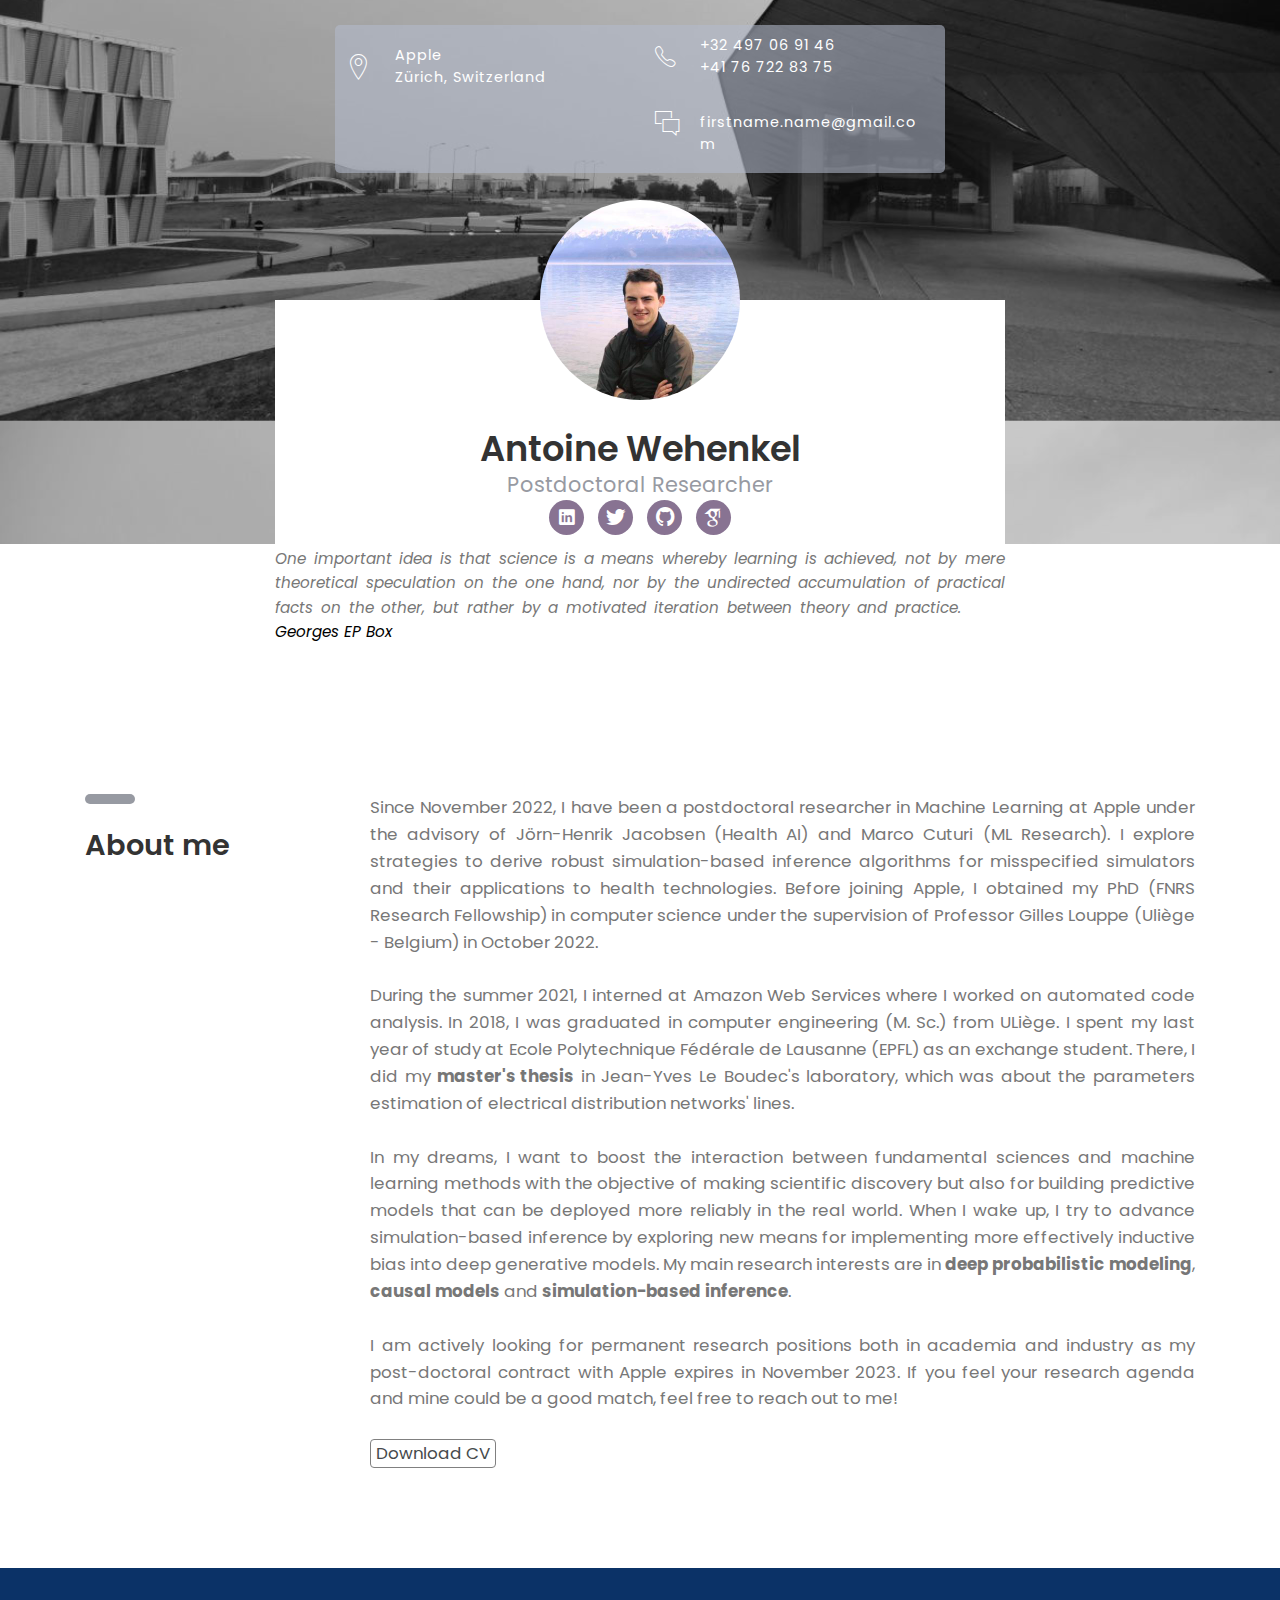
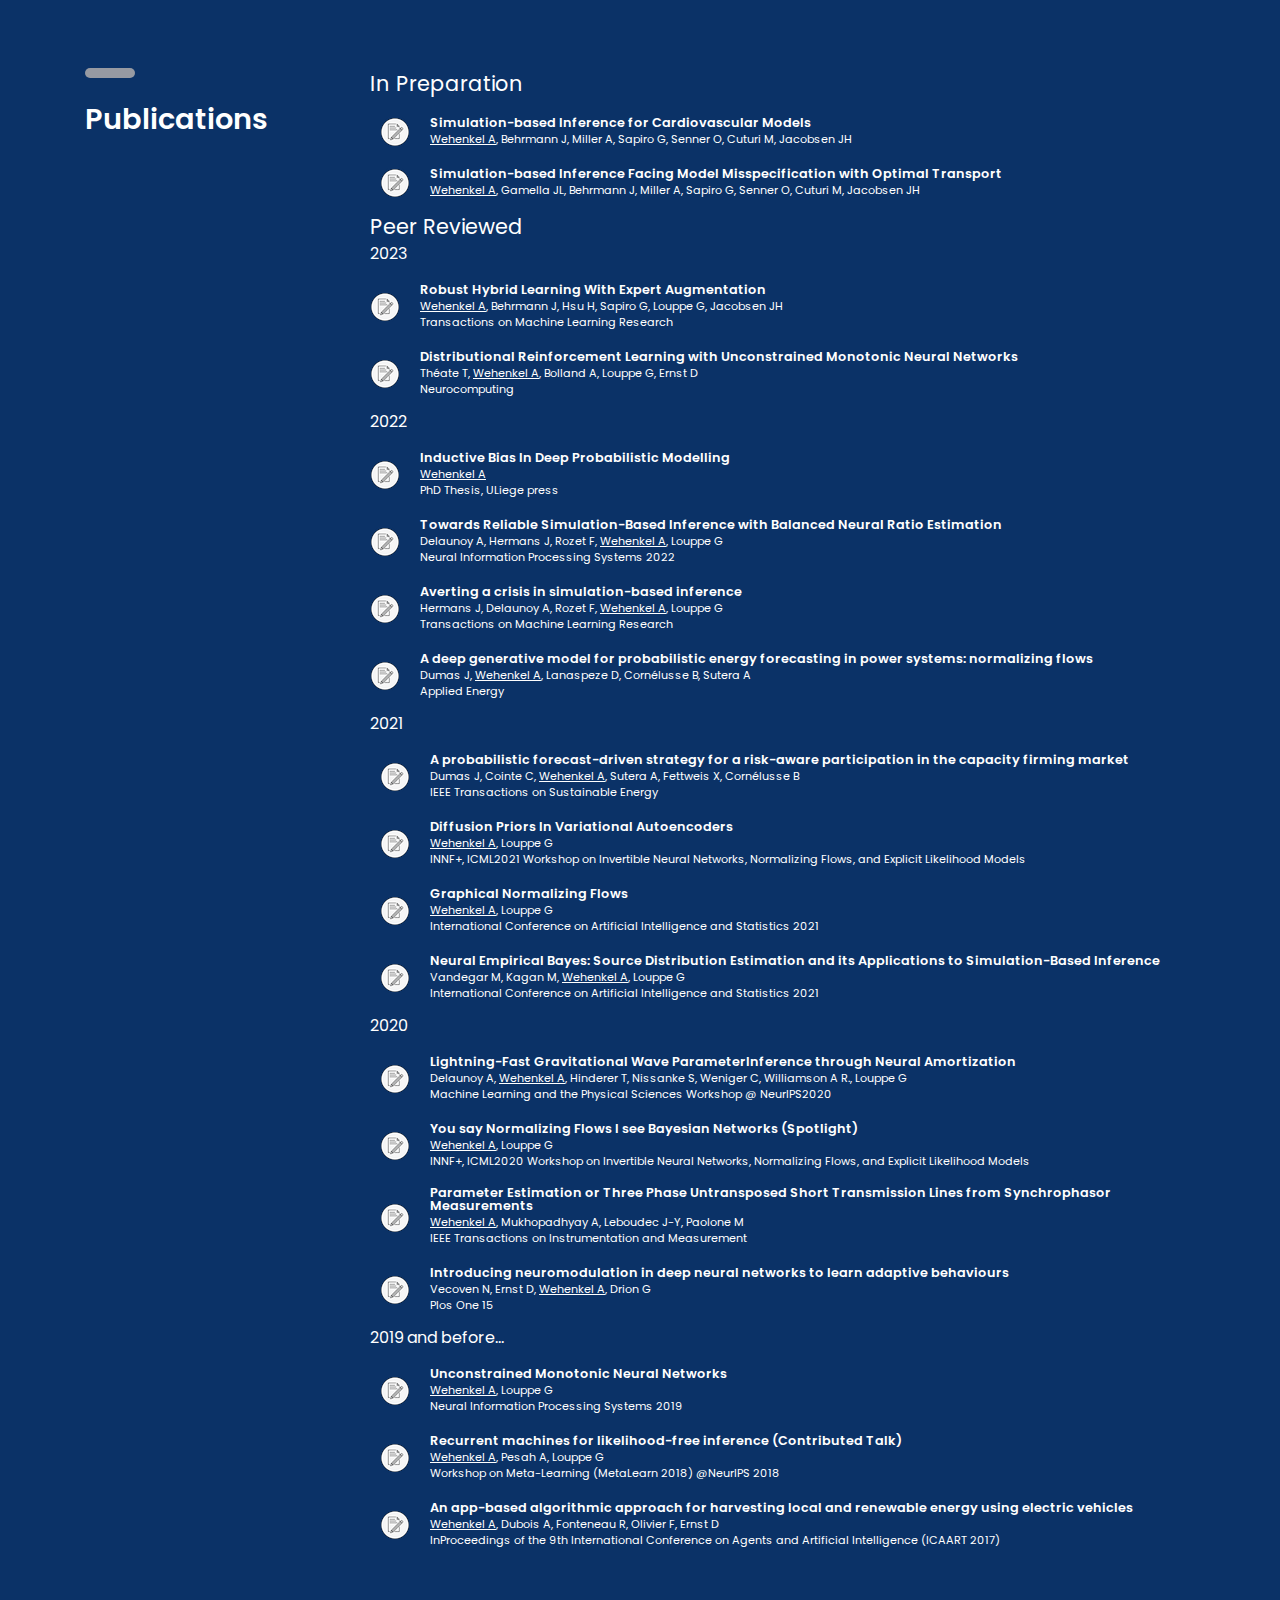
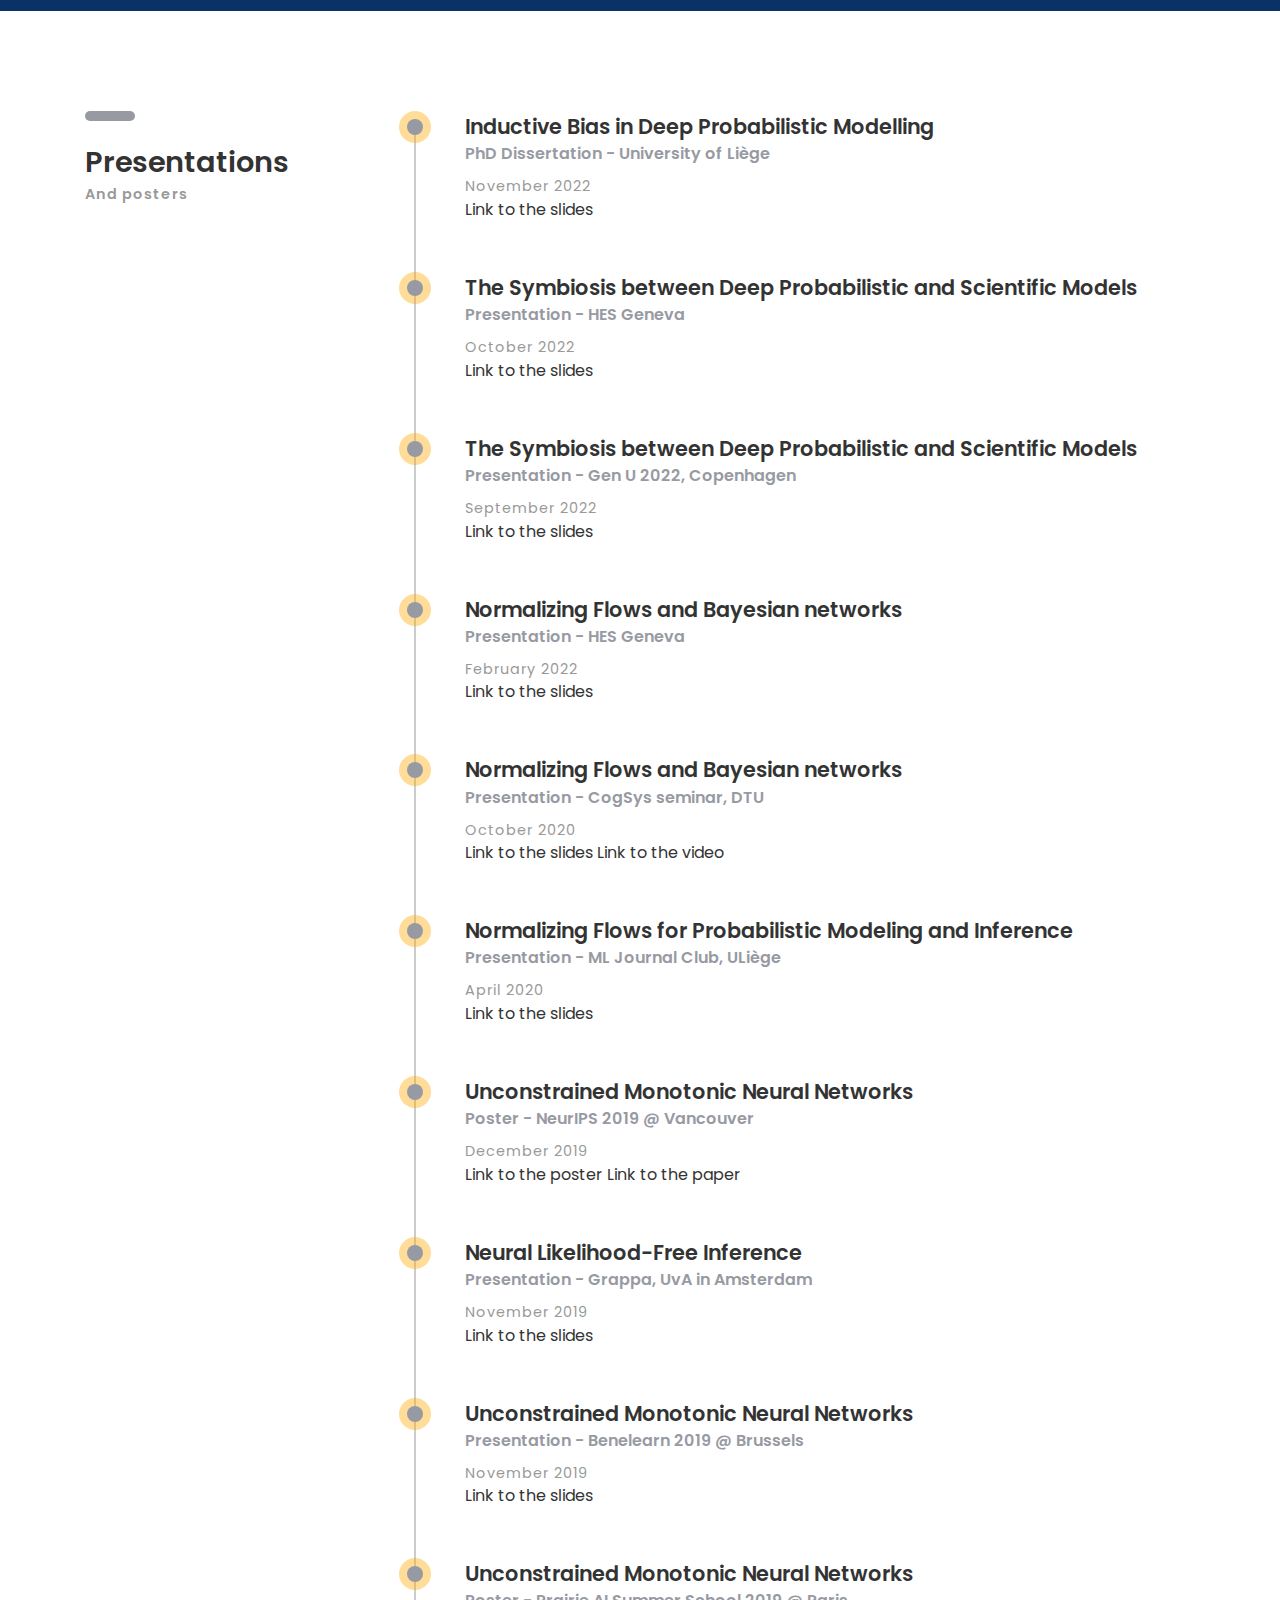
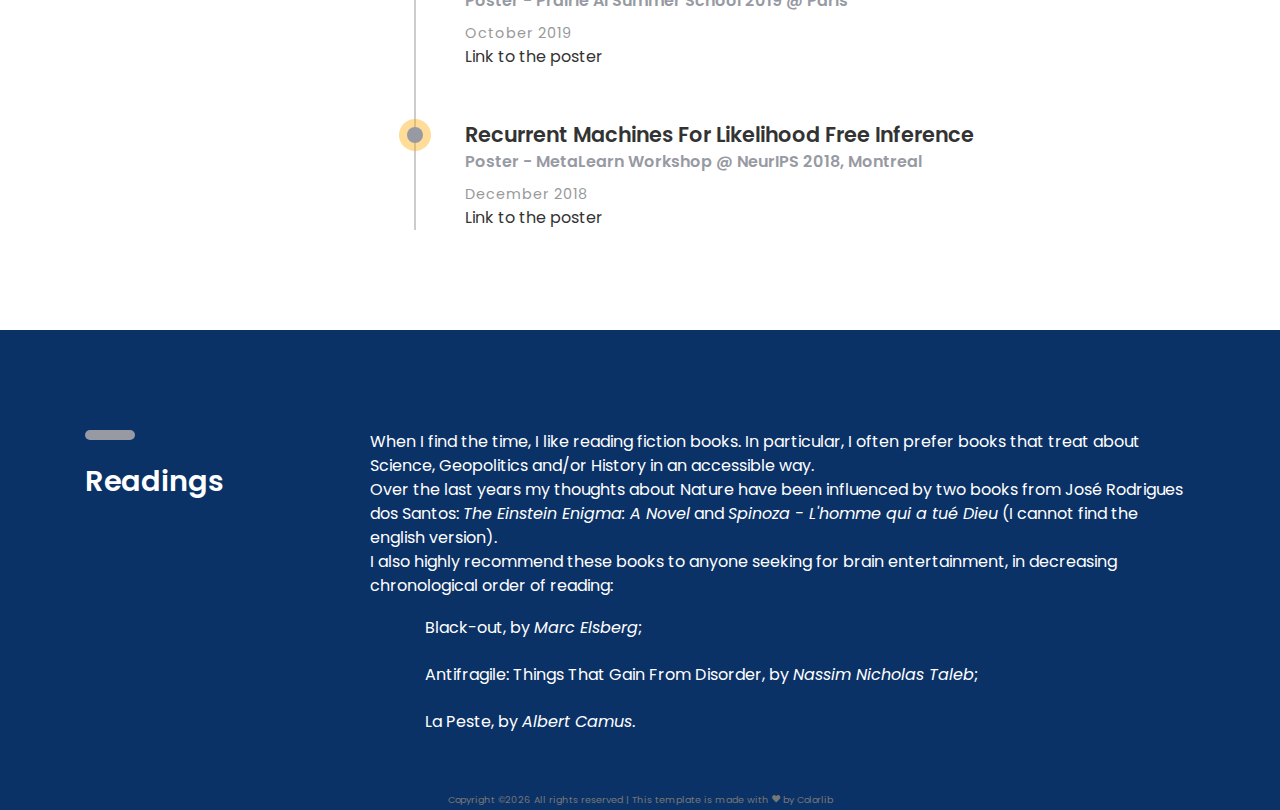
==== commit 8a2550dd: "add book section" ====
--- a/index.html
+++ b/index.html
@@ -133,7 +133,7 @@
 						If you feel your research agenda and mine could be a good match, feel free to reach out to me! 
 						<br/>
 						<br/>
-						<a class=" downlad-btn" href="CV_A_Wehenkel-2.pdf">Download CV</a>
+						<a class=" downlad-btn" href="CV_A_Wehenkel-3.pdf">Download CV</a>
 				</div><!-- col-sm-8 -->
 			</div><!-- row -->
 		</div><!-- container -->
@@ -152,9 +152,15 @@
 					<h4> In Preparation </h4>
 					<ul>
 						<li>
+							<a href="https://arxiv.org/abs/2307.13918">
+							<span class="article-title"> Simulation-based Inference for Cardiovascular Models </span><br>
+							<span class="article-authors"><u>Wehenkel A</u>, Behrmann J, Miller A, Sapiro G, Senner O, Cuturi M, Jacobsen JH</span><br>
+							</a>
+						</li>
+						<li>
 							<a>
-							<span class="article-title"> Simulation-based inference for cardiovascular models </span><br>
-							<span class="article-authors"><u>Wehenkel A</u>, Behrmann J, Miller A, Sapiro G, Senner O, Cuturi M, Jacobsen JH</span><br>
+							<span class="article-title"> Simulation-based Inference Facing Model Misspecification with Optimal Transport </span><br>
+							<span class="article-authors"><u>Wehenkel A</u>, Gamella JL, Behrmann J, Miller A, Sapiro G, Senner O, Cuturi M, Jacobsen JH</span><br>
 							</a>
 						</li>
 						<!---
@@ -400,6 +406,31 @@
 
 	</section><!-- about-section -->
 
+	<section class="experience-section section" >
+		<div class="container">
+			<div class="row">
+				<div class="col-lg-3 col-sm-12">
+					<div class="heading">
+						<h3><b>Readings</b></h3>
+						<h6 style='display: none;' class="font-lite-black"><b>PREVIOUS JOBS</b></h6>
+					</div>
+				</div><!-- col-sm-4 -->
+				<div class="books col-lg-9 .col-sm-12">
+					When I find the time, I like reading fiction books. In particular, I often prefer books that treat about Science, Geopolitics and/or History in an accessible way. 
+					</br>
+					Over the last years my thoughts about Nature have been influenced by two books from José Rodrigues dos Santos: <em><it>The Einstein Enigma: A Novel</it></em> and <em><it>Spinoza - L'homme qui a tué Dieu</it></em> (I cannot find the english version). 
+					</br>
+					I also highly recommend these books to anyone seeking for brain entertainment, in decreasing chronological order of reading:
+					<ul>
+						<li>Black-out, by <em>Marc Elsberg</em>;</li>
+						<li>Antifragile: Things That Gain From Disorder, by <em>Nassim Nicholas Taleb</em>;</li>
+						<li>La Peste, by <em>Albert Camus</em>.</li>
+					</ul>
+				</div>
+			</div><!-- col-sm-8 -->
+		</div><!-- row -->
+	</section><!-- experience-section -->
+
 	<footer>
 		<p class="copyright">
 			<!-- Link back to Colorlib can't be removed. Template is licensed under CC BY 3.0. -->
--- a/01-cv-portfolio/css/styles.css
+++ b/01-cv-portfolio/css/styles.css
@@ -307,6 +307,28 @@
 	.pulications li{
 			margin-bottom: 40px;
 	}
+
+	.books li{
+		font-size: 1em;
+	  /* list-style: circle; */
+	  min-height: 2em;
+	  display: list-item;
+	  margin-top: 5px;
+	  /* height: 32px; */
+	  vertical-align: middle;
+	  display: list-item;
+	  background: url(../../images/book.png) no-repeat left center;
+	  padding-left: 45px;
+	  padding-top: 3px;
+	  margin: 15px 0;
+	}
+	.books ul{
+			padding-left: 10px;
+	}
+
+	.books li{
+			margin-bottom: 0px;
+	}
 	h1{ font-size: 5em; line-height: 1; }
 	h2{ font-size: 3.2em; line-height: 1.1; }
 	h3{ font-size: 2.3em; }
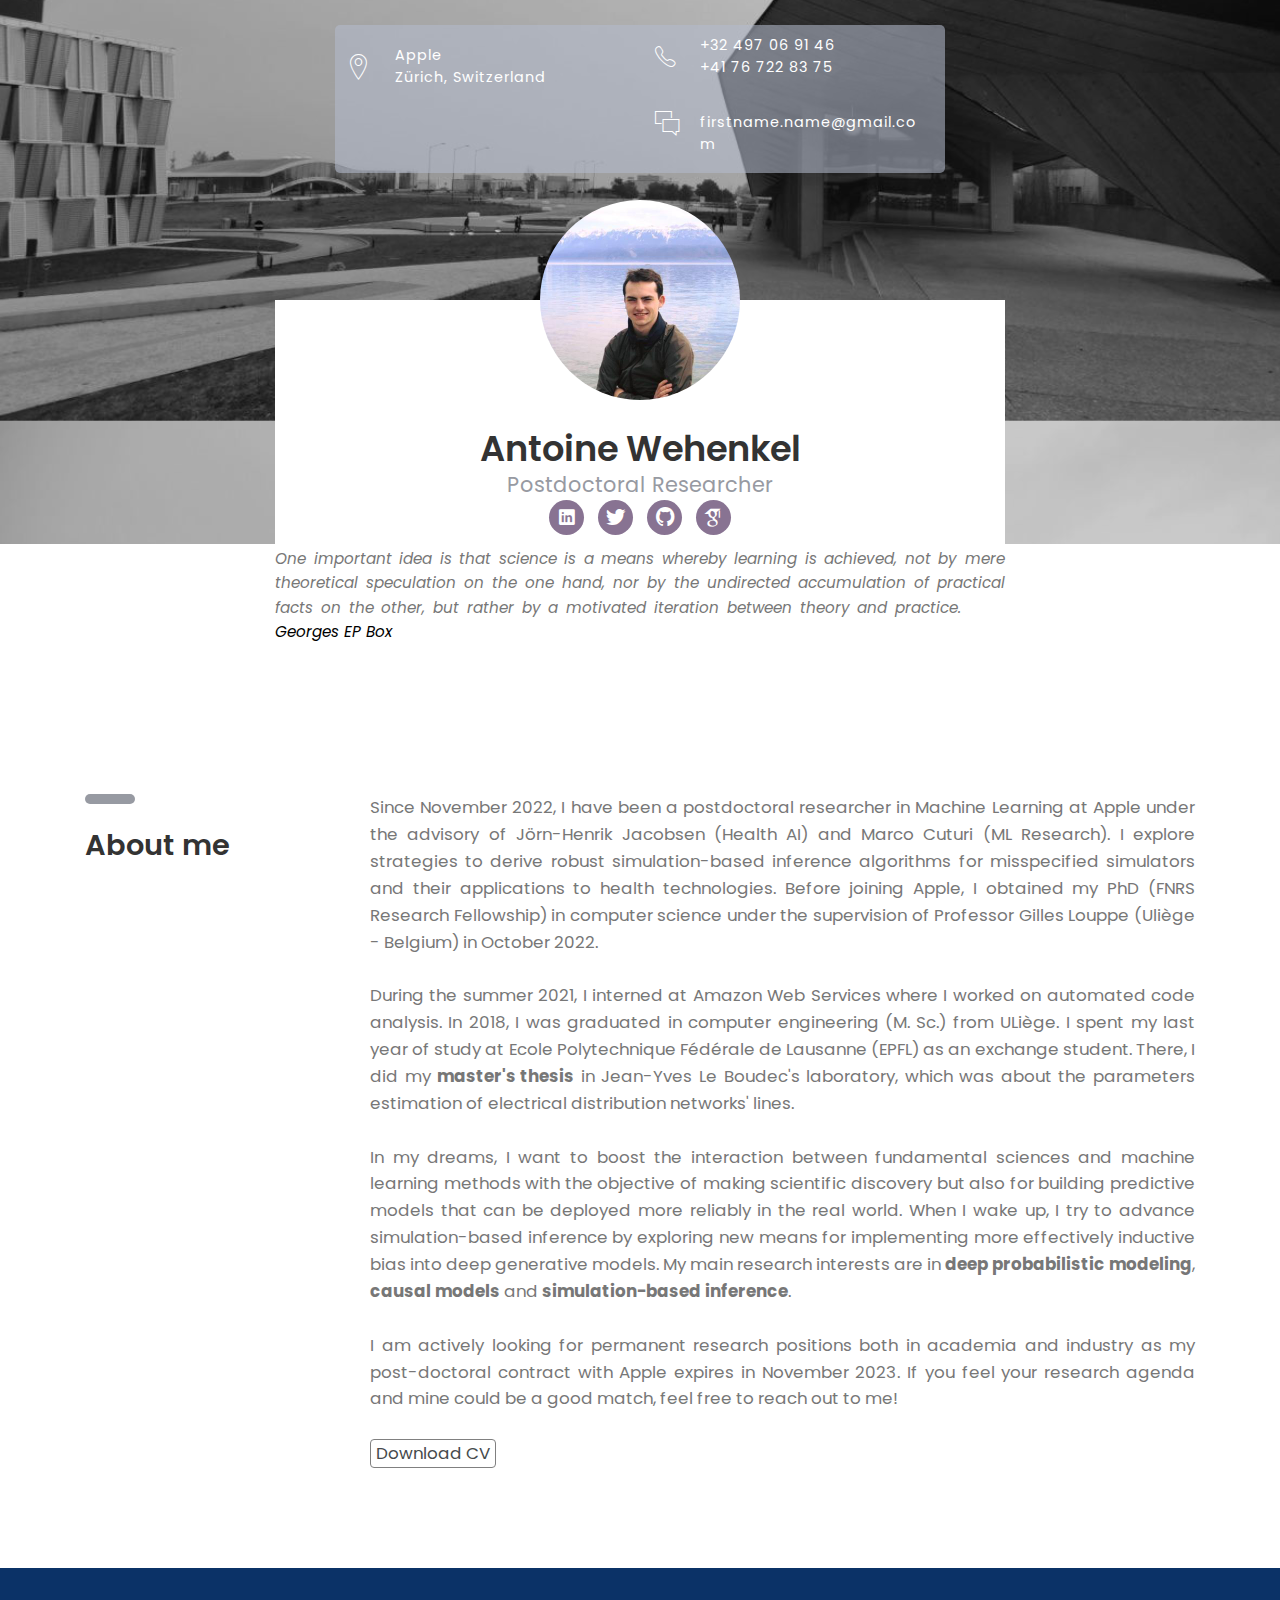
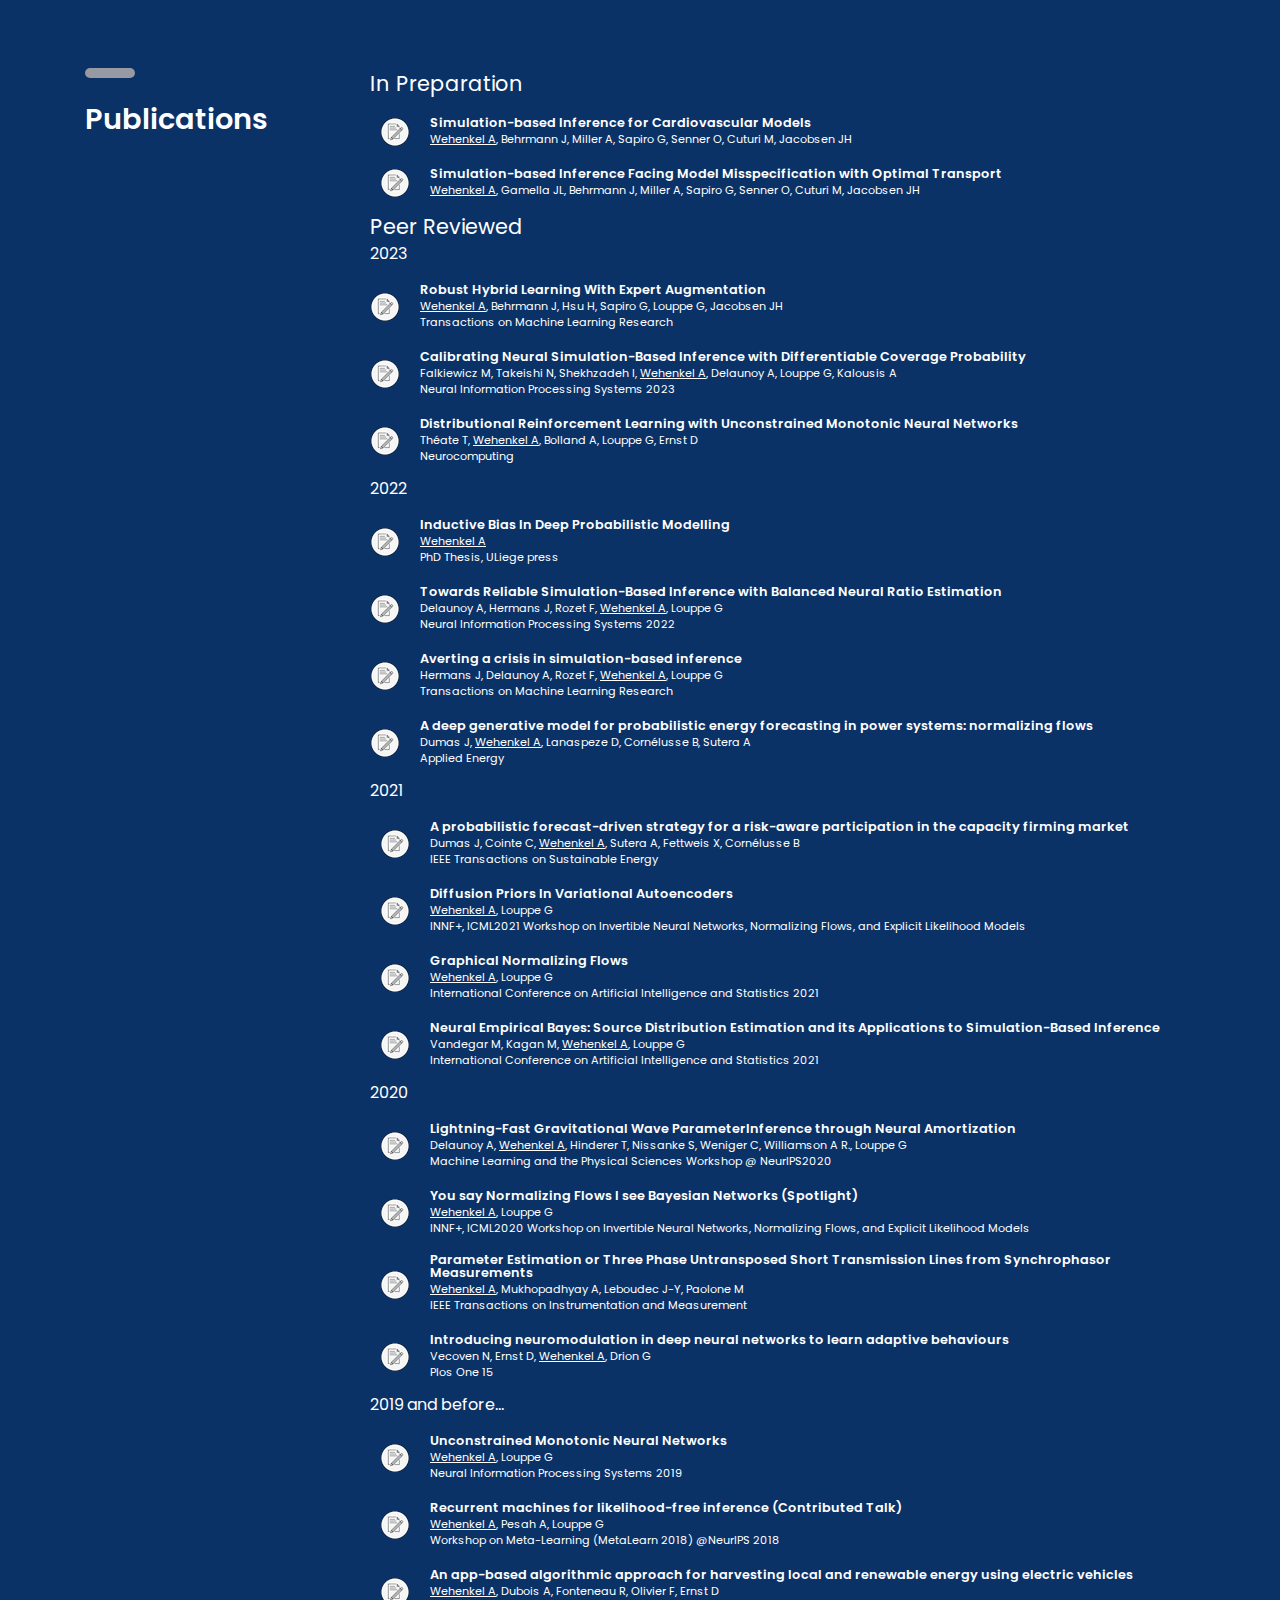
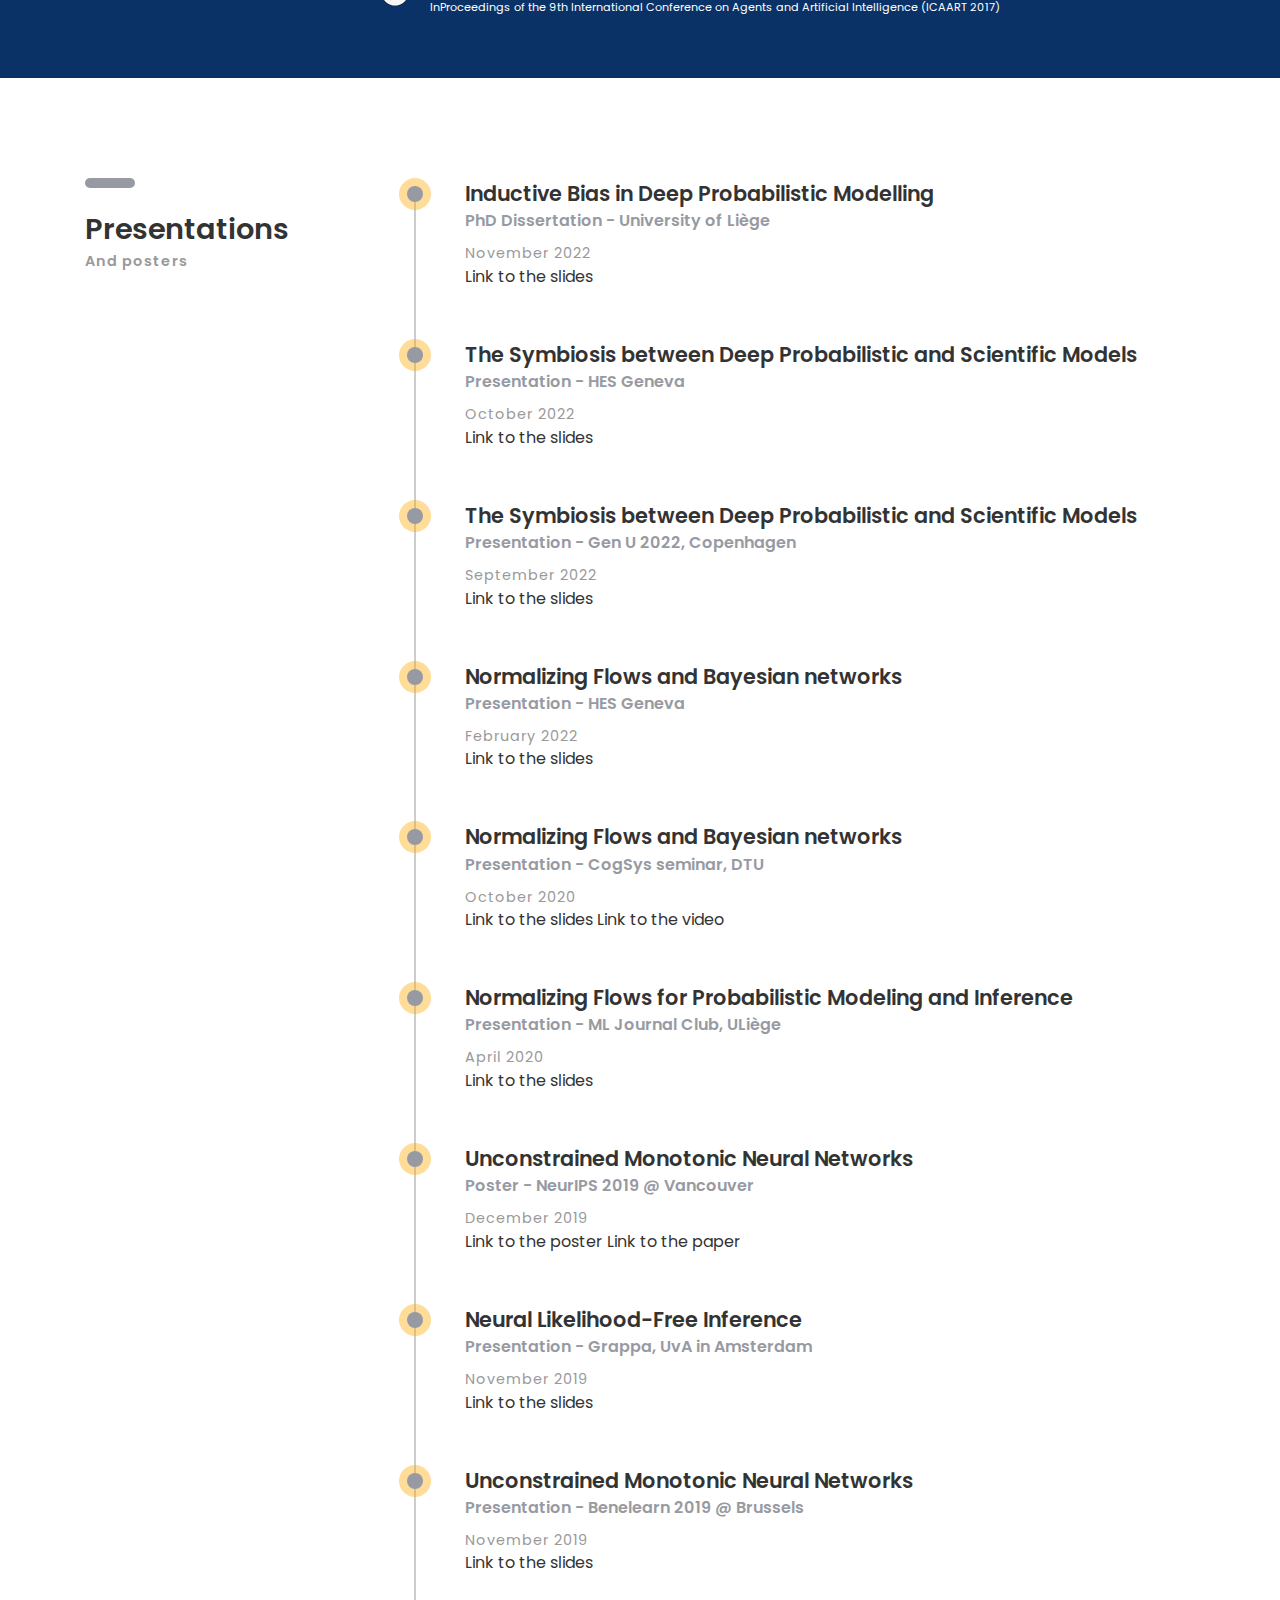
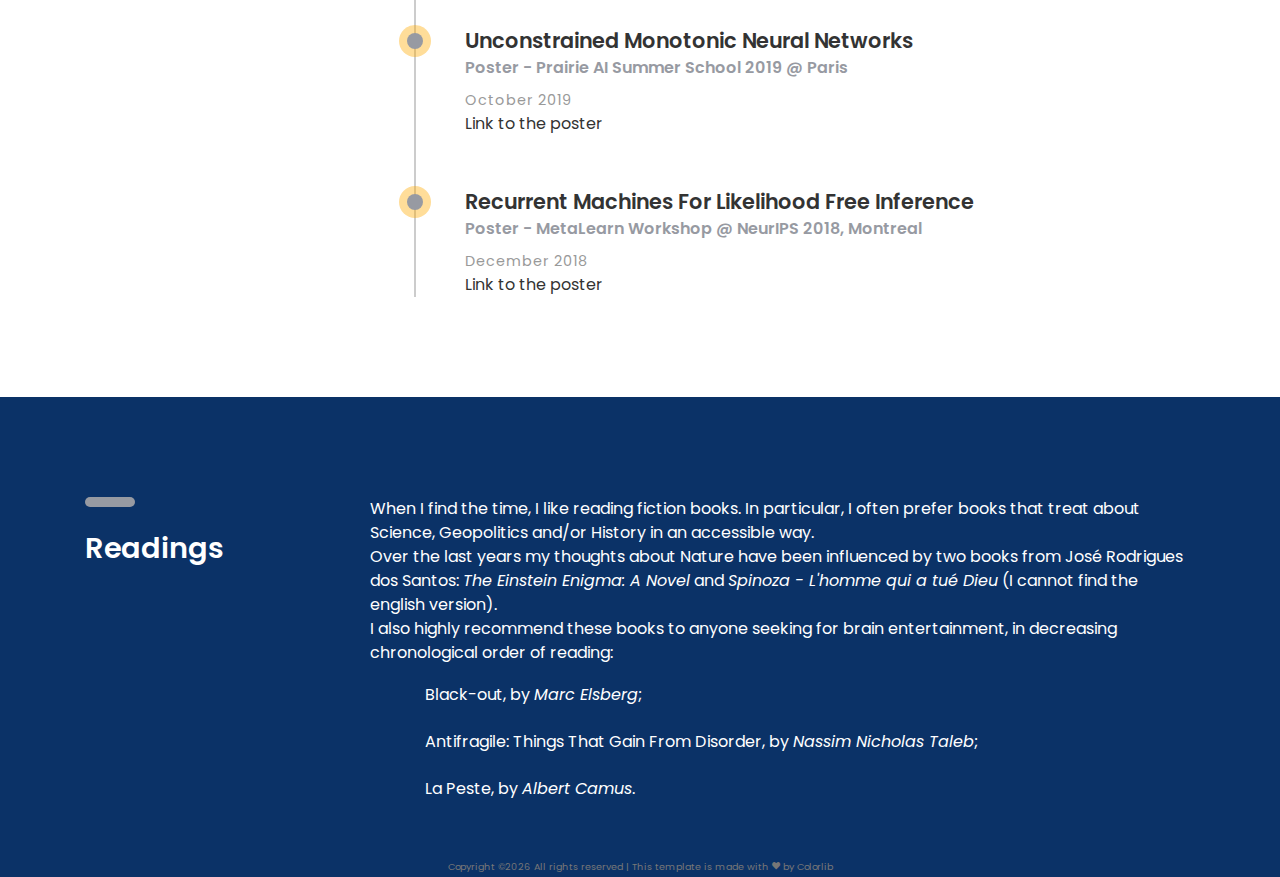
==== commit d914c2bd: "add book section" ====
--- a/index.html
+++ b/index.html
@@ -133,7 +133,7 @@
 						If you feel your research agenda and mine could be a good match, feel free to reach out to me! 
 						<br/>
 						<br/>
-						<a class=" downlad-btn" href="CV_A_Wehenkel-3.pdf">Download CV</a>
+						<a class=" downlad-btn" href="CV_A_Wehenkel.pdf">Download CV</a>
 				</div><!-- col-sm-8 -->
 			</div><!-- row -->
 		</div><!-- container -->
@@ -183,6 +183,13 @@
 							</a>
 						</li>
 						<li>
+							<a href='https://arxiv.org/abs/2310.13402'>
+								<span class="article-title"> Calibrating Neural Simulation-Based Inference with Differentiable Coverage Probability </span><br>
+								<span class="article-authors">Falkiewicz M, Takeishi N, Shekhzadeh I, <u>Wehenkel A</u>, Delaunoy A, Louppe G, Kalousis A</span><br>
+								<span class="article-journal"> Neural Information Processing Systems 2023 </span>
+							</a>
+						</li>
+						<li>
 							<a href='https://orbi.uliege.be/handle/2268/260785'>
 								<span class="article-title"> Distributional Reinforcement Learning with Unconstrained Monotonic Neural Networks </span><br>
 								<span class="article-authors">Théate T, <u>Wehenkel A</u>, Bolland A, Louppe G, Ernst D</span><br>
@@ -202,7 +209,7 @@
 							<a href='https://arxiv.org/pdf/2208.13624.pdf'>
 								<span class="article-title"> Towards Reliable Simulation-Based Inference with Balanced Neural Ratio Estimation </span><br>
 								<span class="article-authors">Delaunoy A, Hermans J, Rozet F, <u>Wehenkel A</u>, Louppe G</span><br>
-								<span class="article-journal">Neural Information Processing Systems 2022 </span>
+								<span class="article-journal"> Neural Information Processing Systems 2022 </span>
 							</a>
 						</li>
 
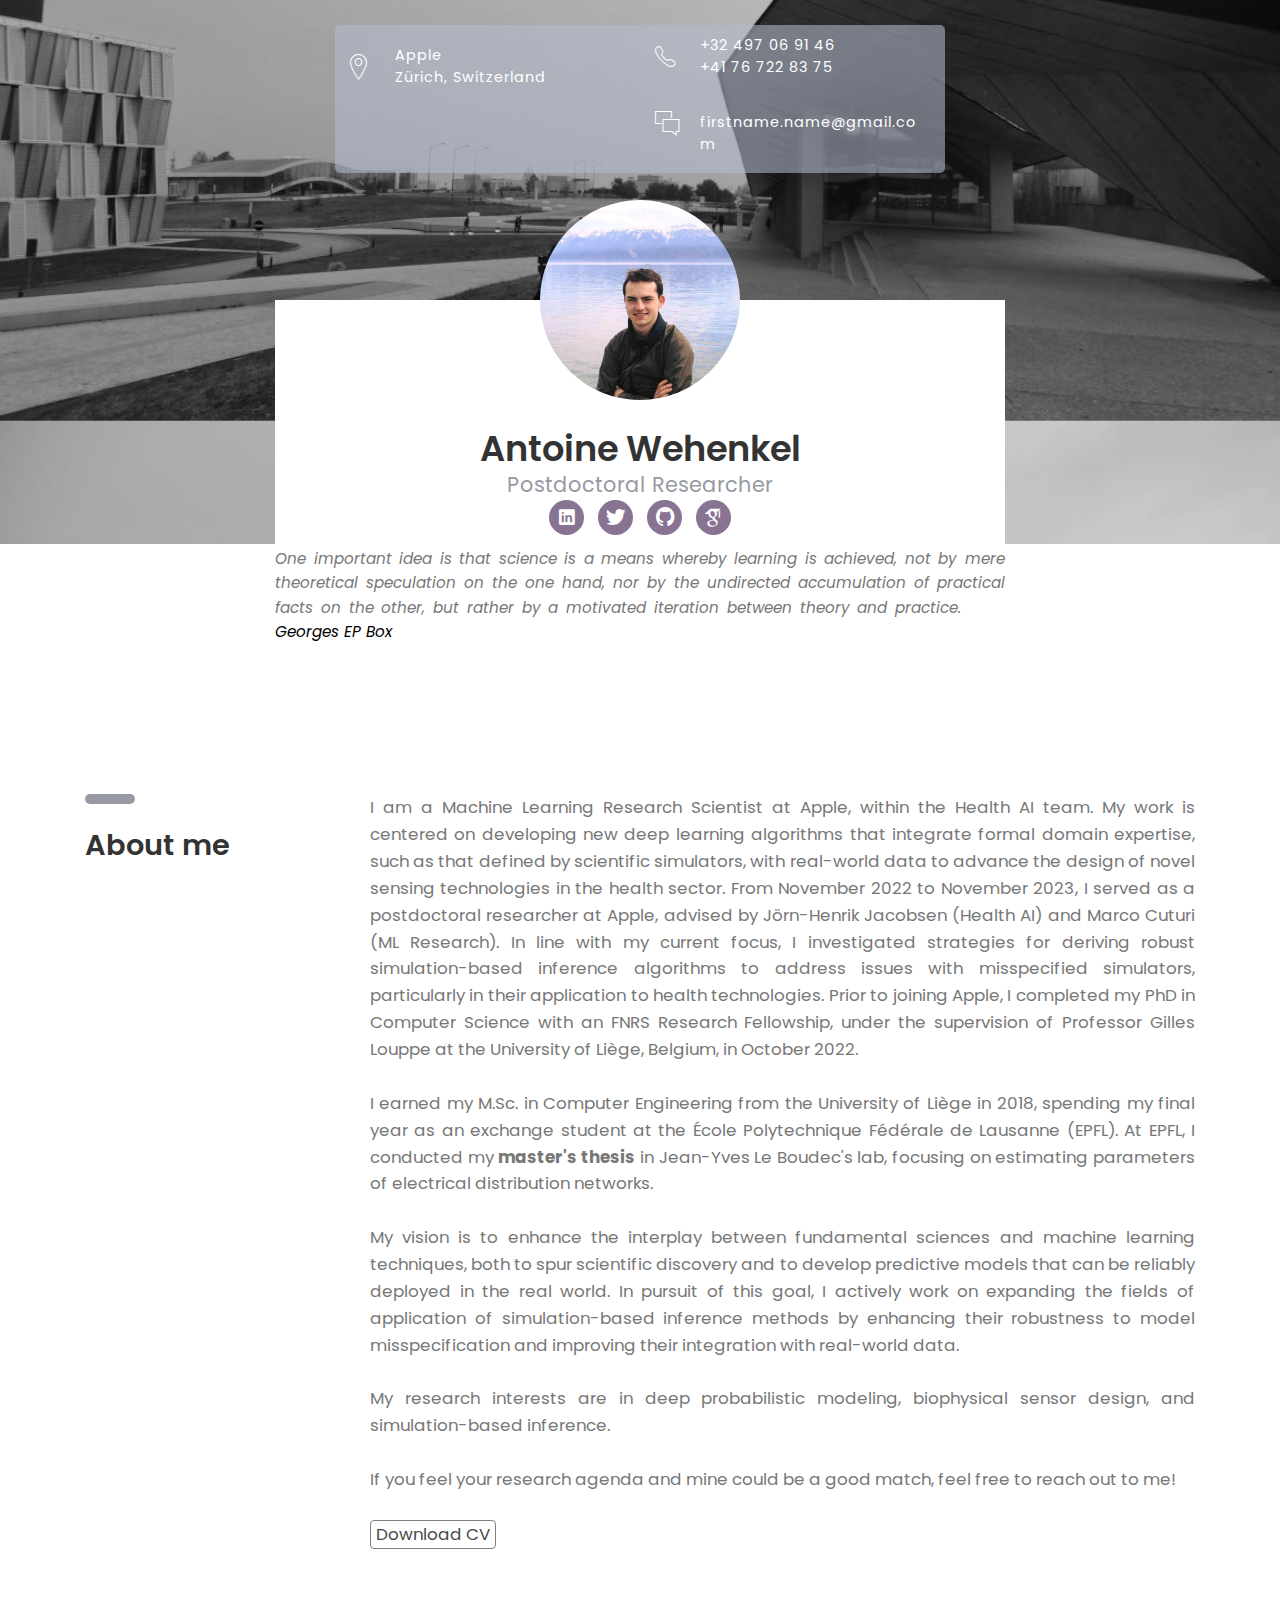
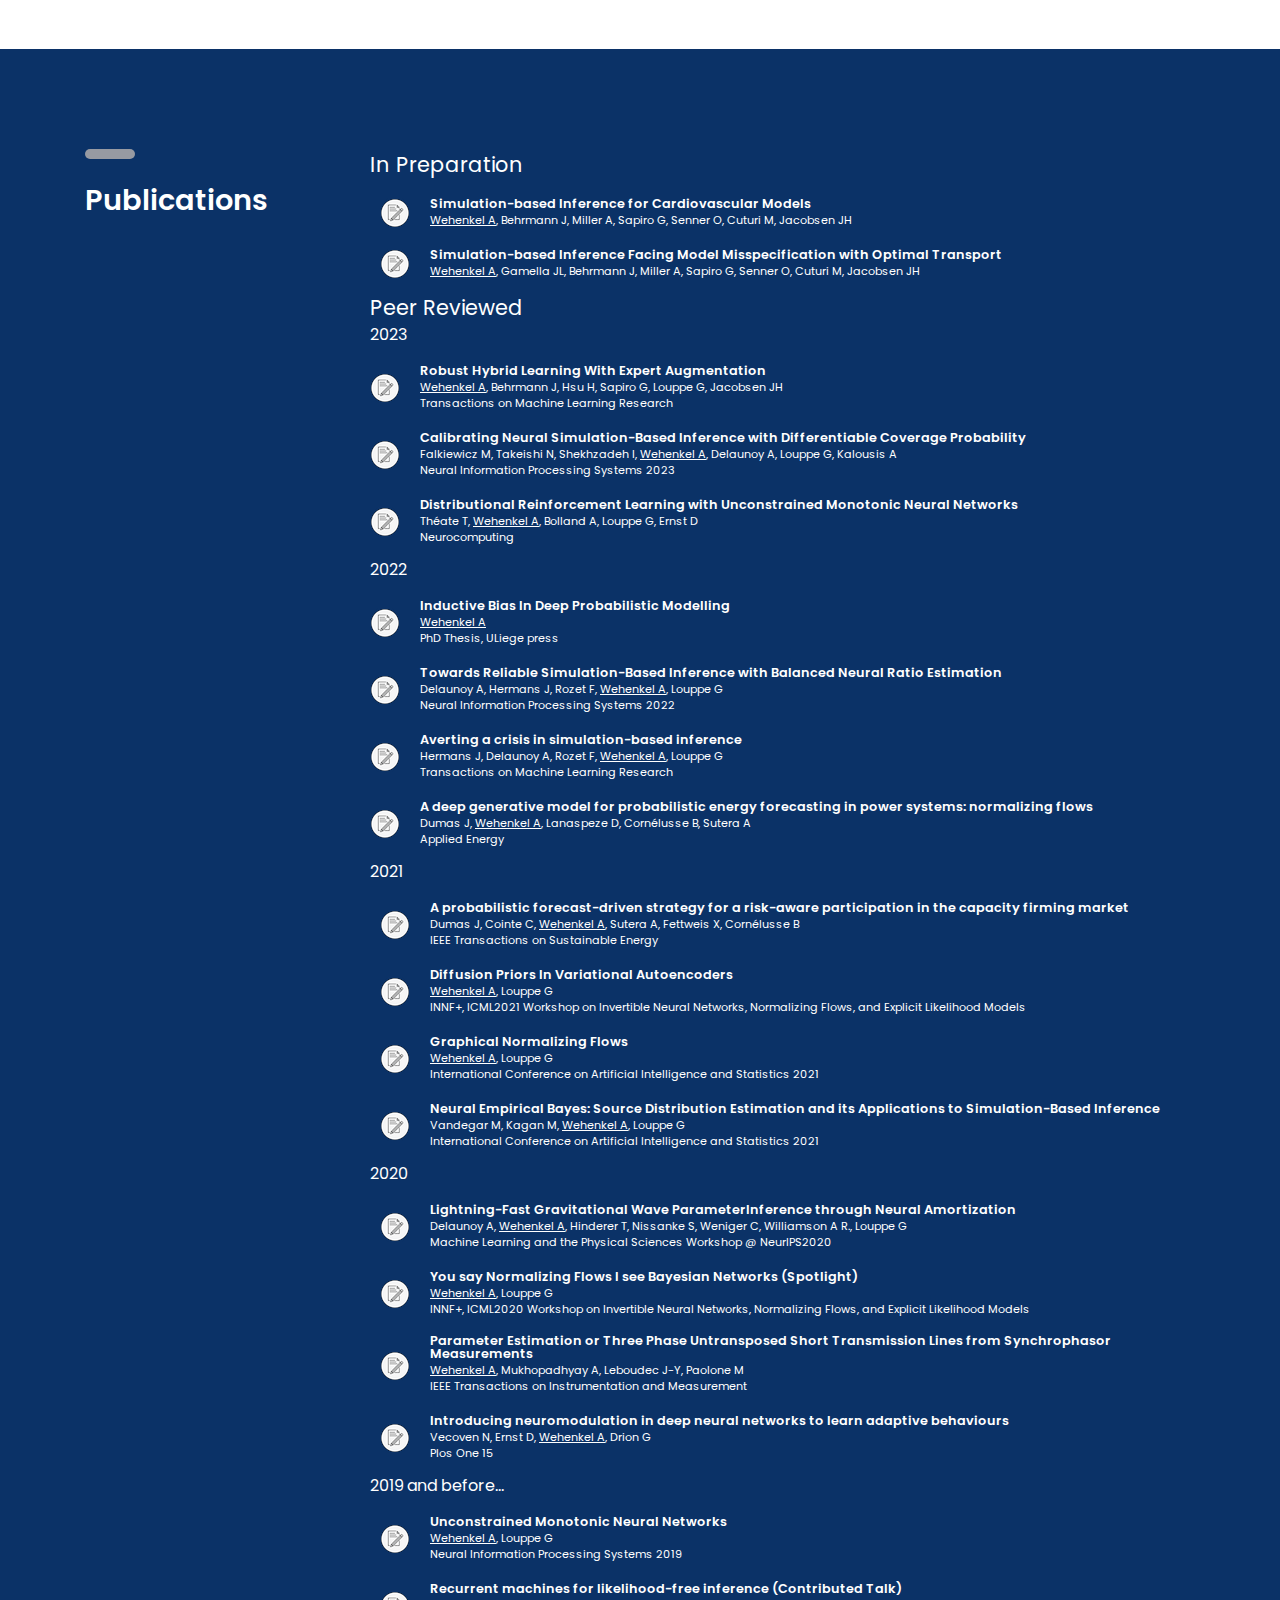
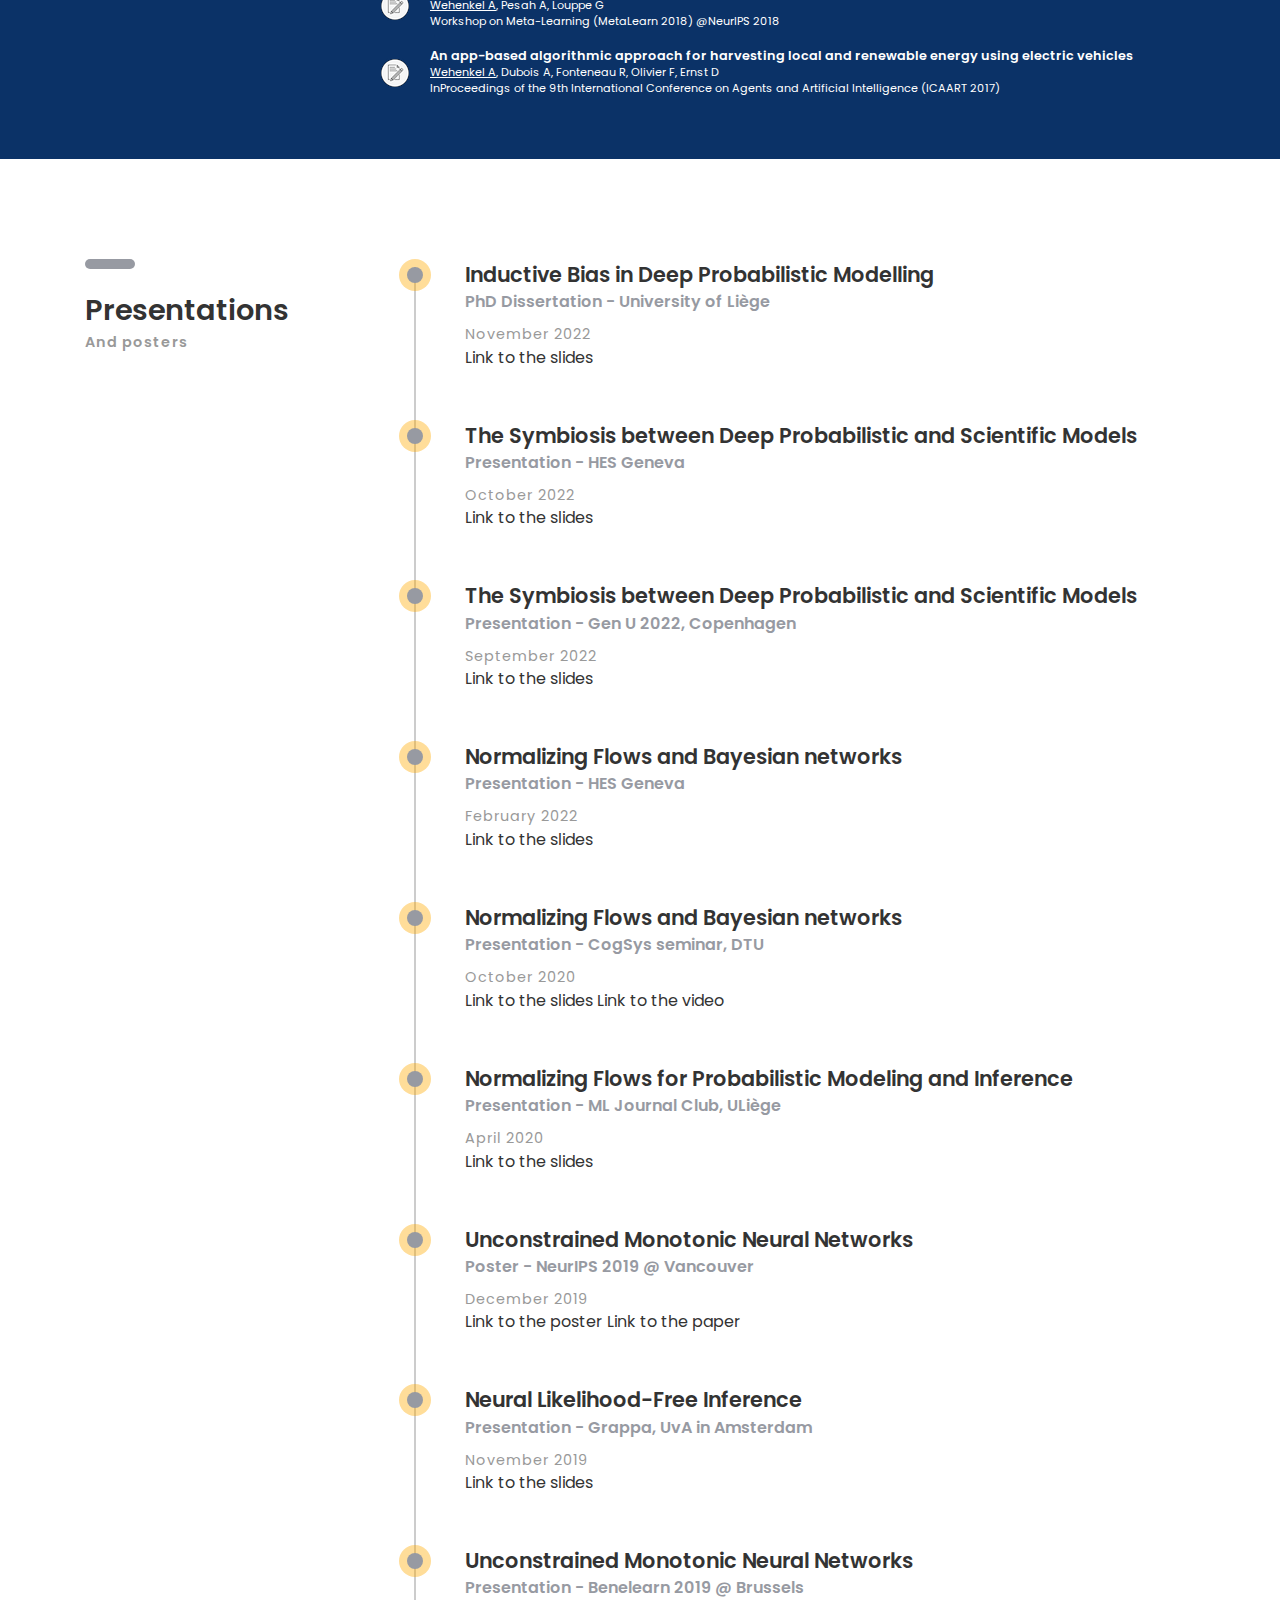
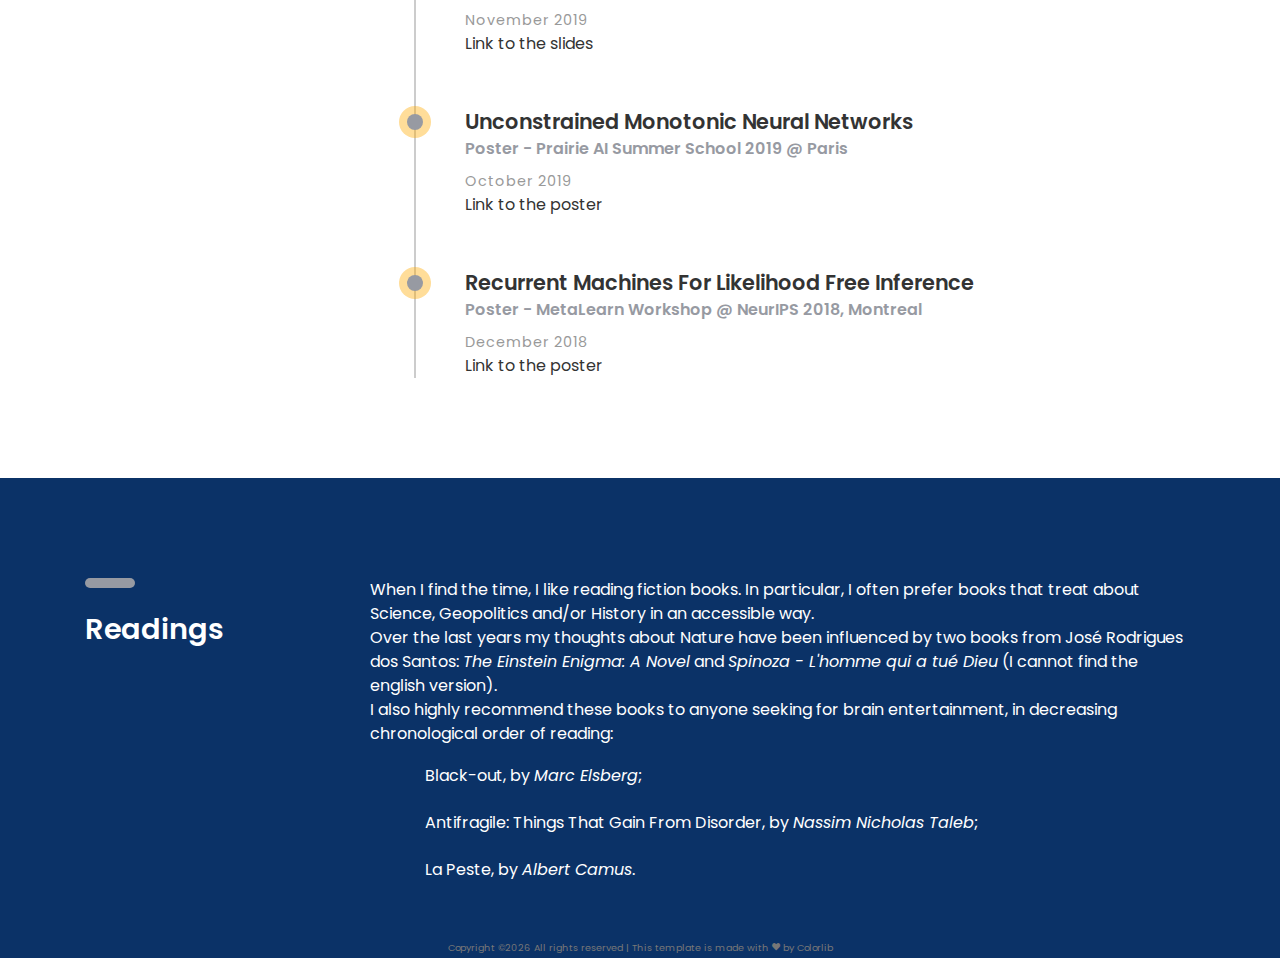
==== commit 9363551a: "update description" ====
--- a/index.html
+++ b/index.html
@@ -105,31 +105,27 @@
 				</div><!-- col-sm-4 -->
 				<div class="col-sm-12 col-lg-9">
 					<p class="margin-b-50">
-						Since November 2022, I have been a postdoctoral researcher in Machine Learning at Apple under the advisory
-						of Jörn-Henrik Jacobsen (Health AI) and Marco Cuturi (ML Research).
-						I explore strategies to derive robust simulation-based inference algorithms for
-						misspecified simulators and their applications to health technologies.
-						Before joining Apple, I obtained my PhD (FNRS Research Fellowship) in computer science under the supervision of Professor Gilles Louppe (Uliège - Belgium) in October 2022.
+						I am a Machine Learning Research Scientist at Apple, within the Health AI team. My work is centered on developing new deep learning algorithms that integrate formal domain expertise, such as that defined by scientific simulators, with real-world data to advance the design of novel sensing technologies in the health sector.
+
+						From November 2022 to November 2023, I served as a postdoctoral researcher at Apple, advised by Jörn-Henrik Jacobsen 
+						(Health AI) and Marco Cuturi (ML Research). In line with my current focus, I investigated strategies for deriving 
+						robust simulation-based inference algorithms to address issues with misspecified simulators, 
+						particularly in their application to health technologies. 
+						Prior to joining Apple, I completed my PhD in Computer Science with an FNRS Research Fellowship, 
+						under the supervision of Professor Gilles Louppe at the University of Liège, Belgium, in October 2022.
 						<br><br>
-
-						During the summer 2021, I interned at Amazon Web Services where I worked on automated code analysis.
-						In 2018, I was graduated in computer engineering (M. Sc.) from ULiège. I spent my last year of study at Ecole
-						Polytechnique Fédérale de Lausanne (EPFL) as an exchange student. There, I
-						did my <strong><a href="MastersThesis.pdf">master's thesis</a></strong> in Jean-Yves Le Boudec's laboratory,
-						which was about the parameters estimation of electrical distribution networks' lines.
-						 <!-- Since November 2021,
-						I am a research intern in the health AI team at Apple where I am lucky to work on hybrid modelling with Jörn-Henrik Jacobsen and Jens Berhmann.-->
+						I earned my M.Sc. in Computer Engineering from the University of Liège in 2018, 
+						spending my final year as an exchange student at the École Polytechnique Fédérale de Lausanne (EPFL). 
+						At EPFL, I conducted my <strong><a href="MastersThesis.pdf">master's thesis</a></strong> in Jean-Yves Le Boudec's lab, focusing on estimating parameters of electrical distribution networks.
 						<br><br>
-						In my dreams, I want to boost the interaction between fundamental sciences and machine learning methods
-						with the objective of making scientific discovery
-						but also for building predictive models that can be deployed more reliably in the real world.
-						When I wake up, I try to advance simulation-based inference by exploring new means for implementing more
-						effectively inductive bias into deep generative models.
-						My main research interests are in <strong>deep probabilistic modeling</strong>, <strong>causal models</strong> and <strong>simulation-based inference</strong>.
-
+						My vision is to enhance the interplay between fundamental sciences and machine learning techniques, both 
+						to spur scientific discovery and to develop predictive models that can be reliably deployed in the real world.
+						In pursuit of this goal, I actively work on expanding the fields of application of simulation-based inference methods 
+						by enhancing their robustness to model misspecification and improving their integration with real-world data.
+						<br><br>
+						My research interests are in deep probabilistic modeling, biophysical sensor design, and simulation-based inference.
 						<br/>
 						<br/>
-						I am actively looking for permanent research positions both in academia and industry as my post-doctoral contract with Apple expires in November 2023.
 						If you feel your research agenda and mine could be a good match, feel free to reach out to me! 
 						<br/>
 						<br/>
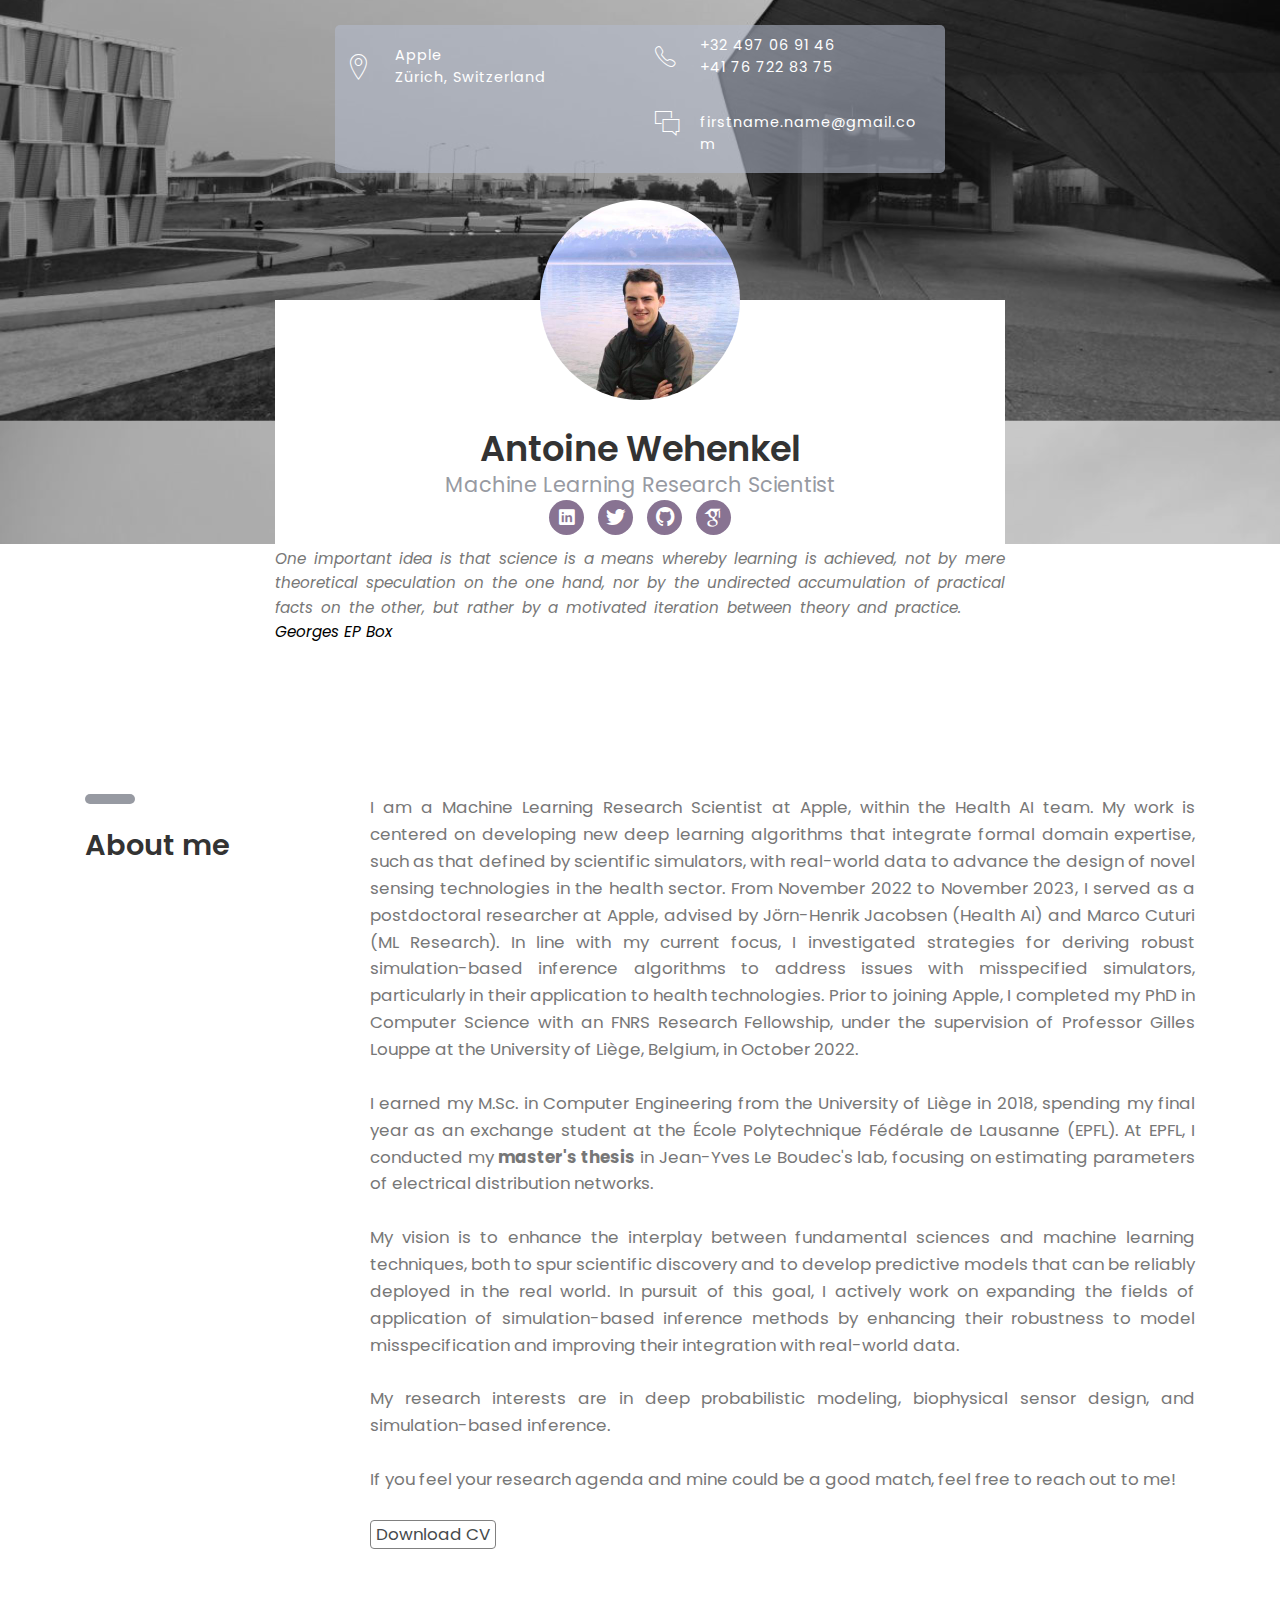
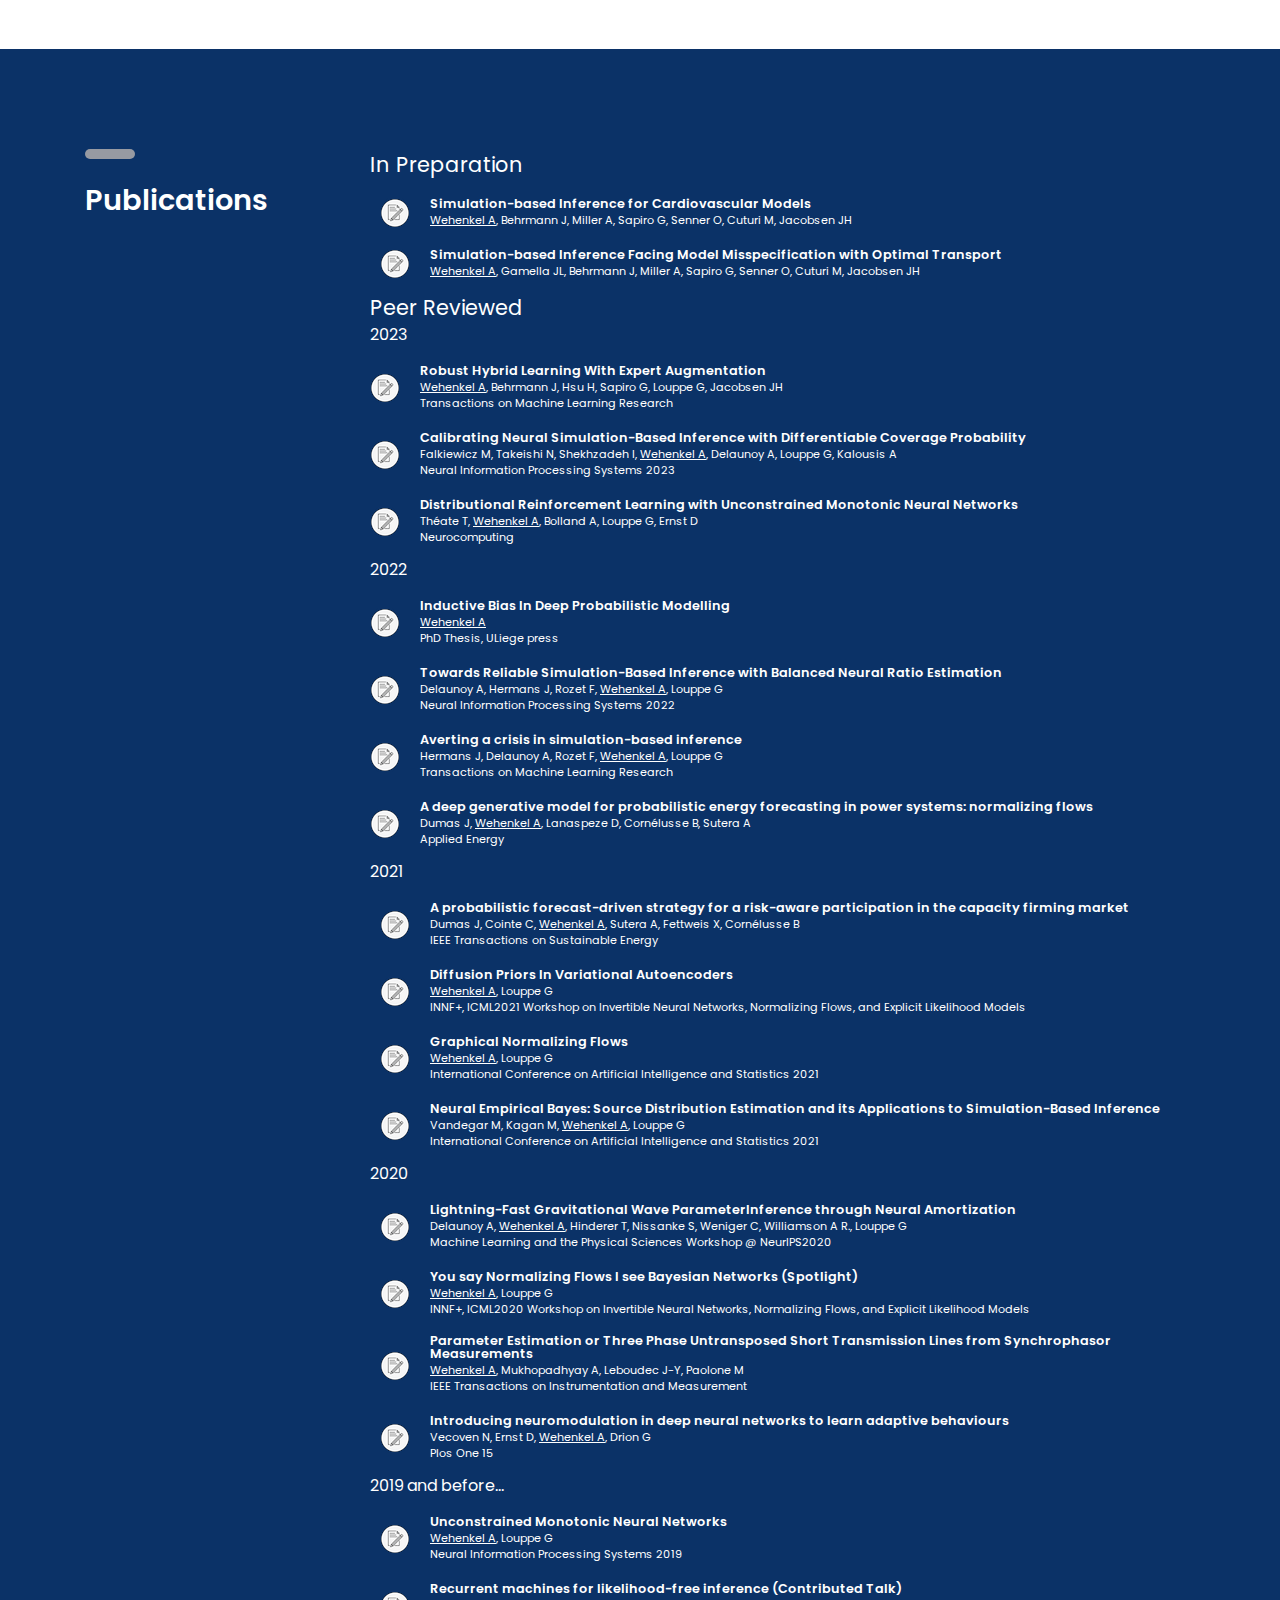
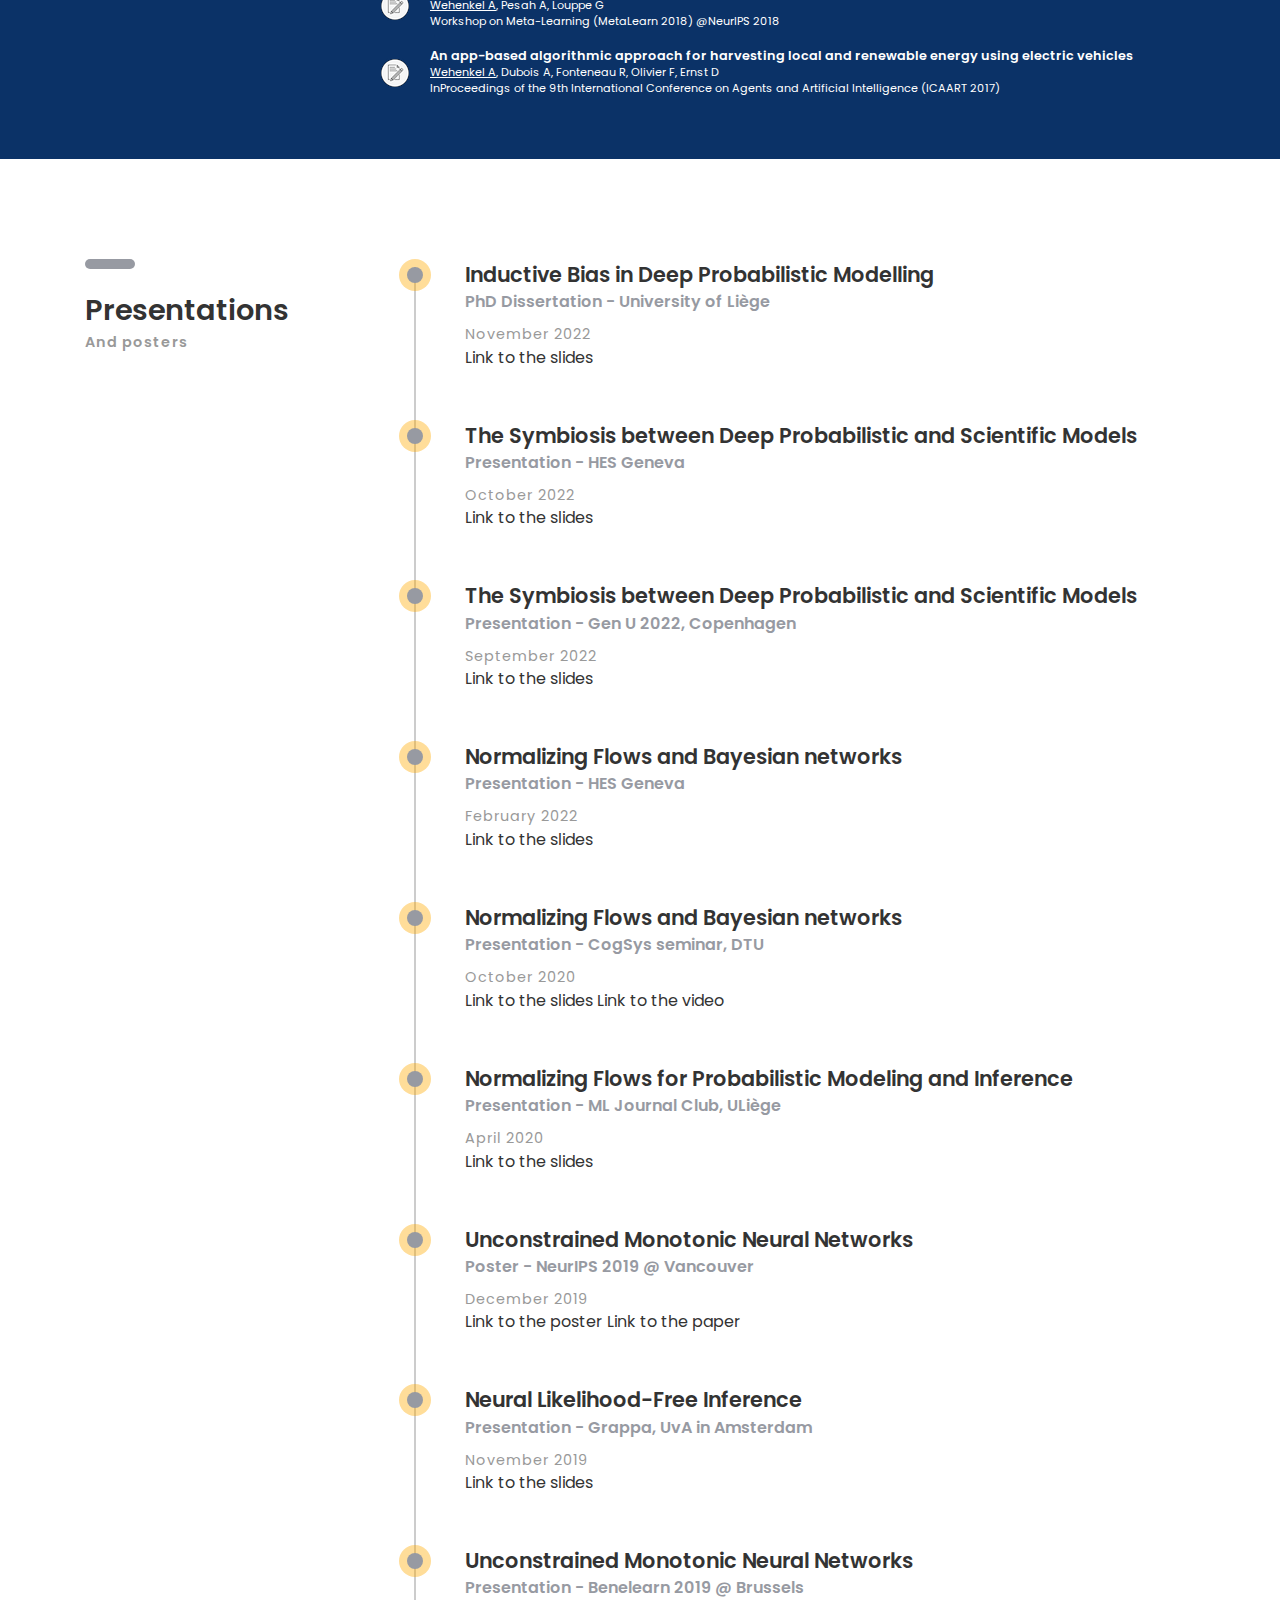
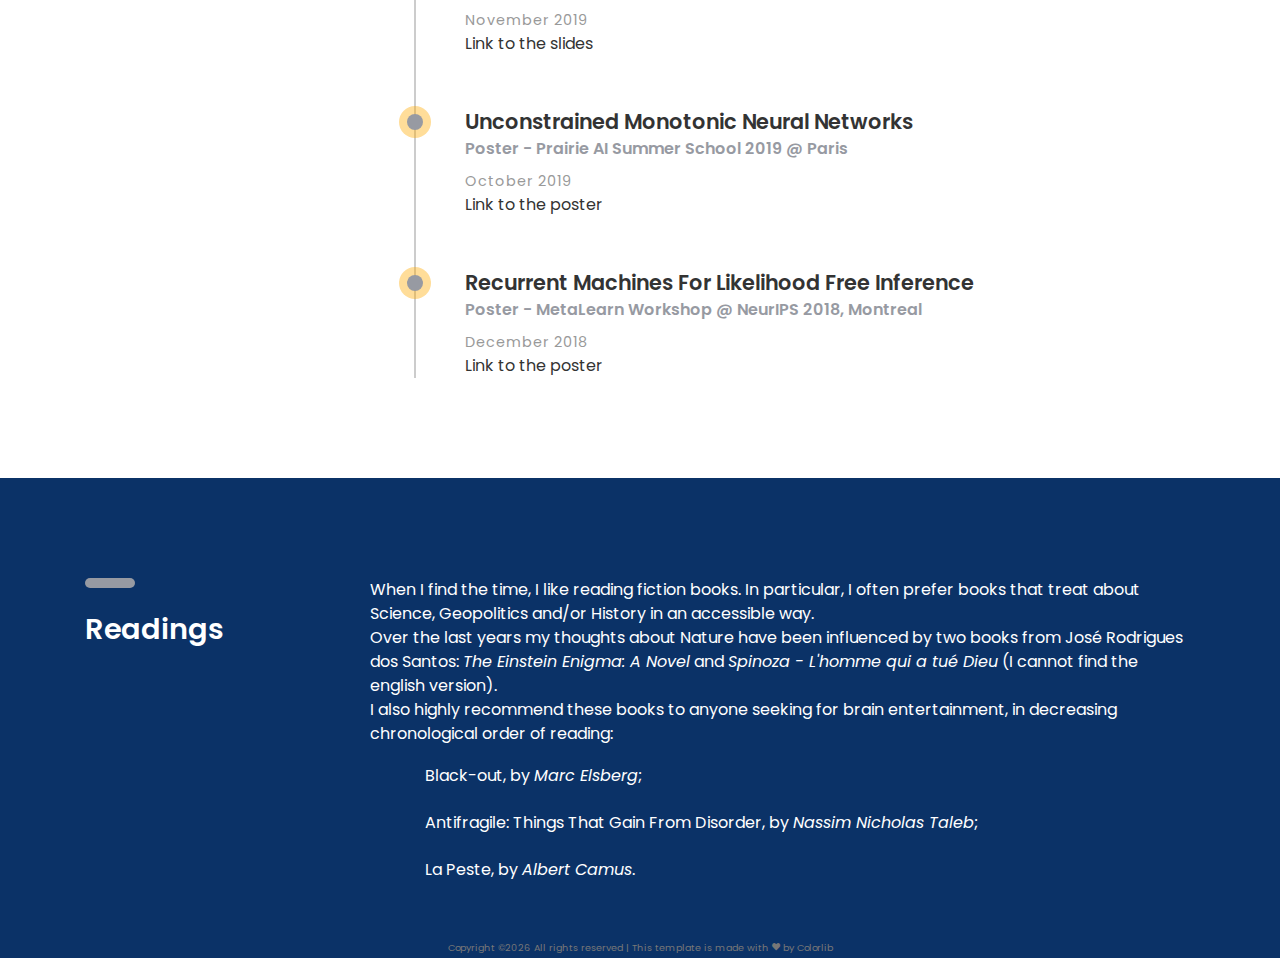
==== commit f750b687: "update description" ====
--- a/index.html
+++ b/index.html
@@ -72,7 +72,7 @@
 					<div class="intro">
 						<div class="profile-img"><img src="images/pp1.jpeg" alt=""></div>
 						<h2><b>Antoine Wehenkel</b></h2>
-						<h4 class="font-yellow">Postdoctoral Researcher</h4>
+						<h4 class="font-yellow">Machine Learning Research Scientist</h4>
 
 						<ul class="social-icons">
 							<li><a href="https://www.linkedin.com/in/antoine-wehenkel-abb34498/"><i class="ion-social-linkedin"></i></a></li>
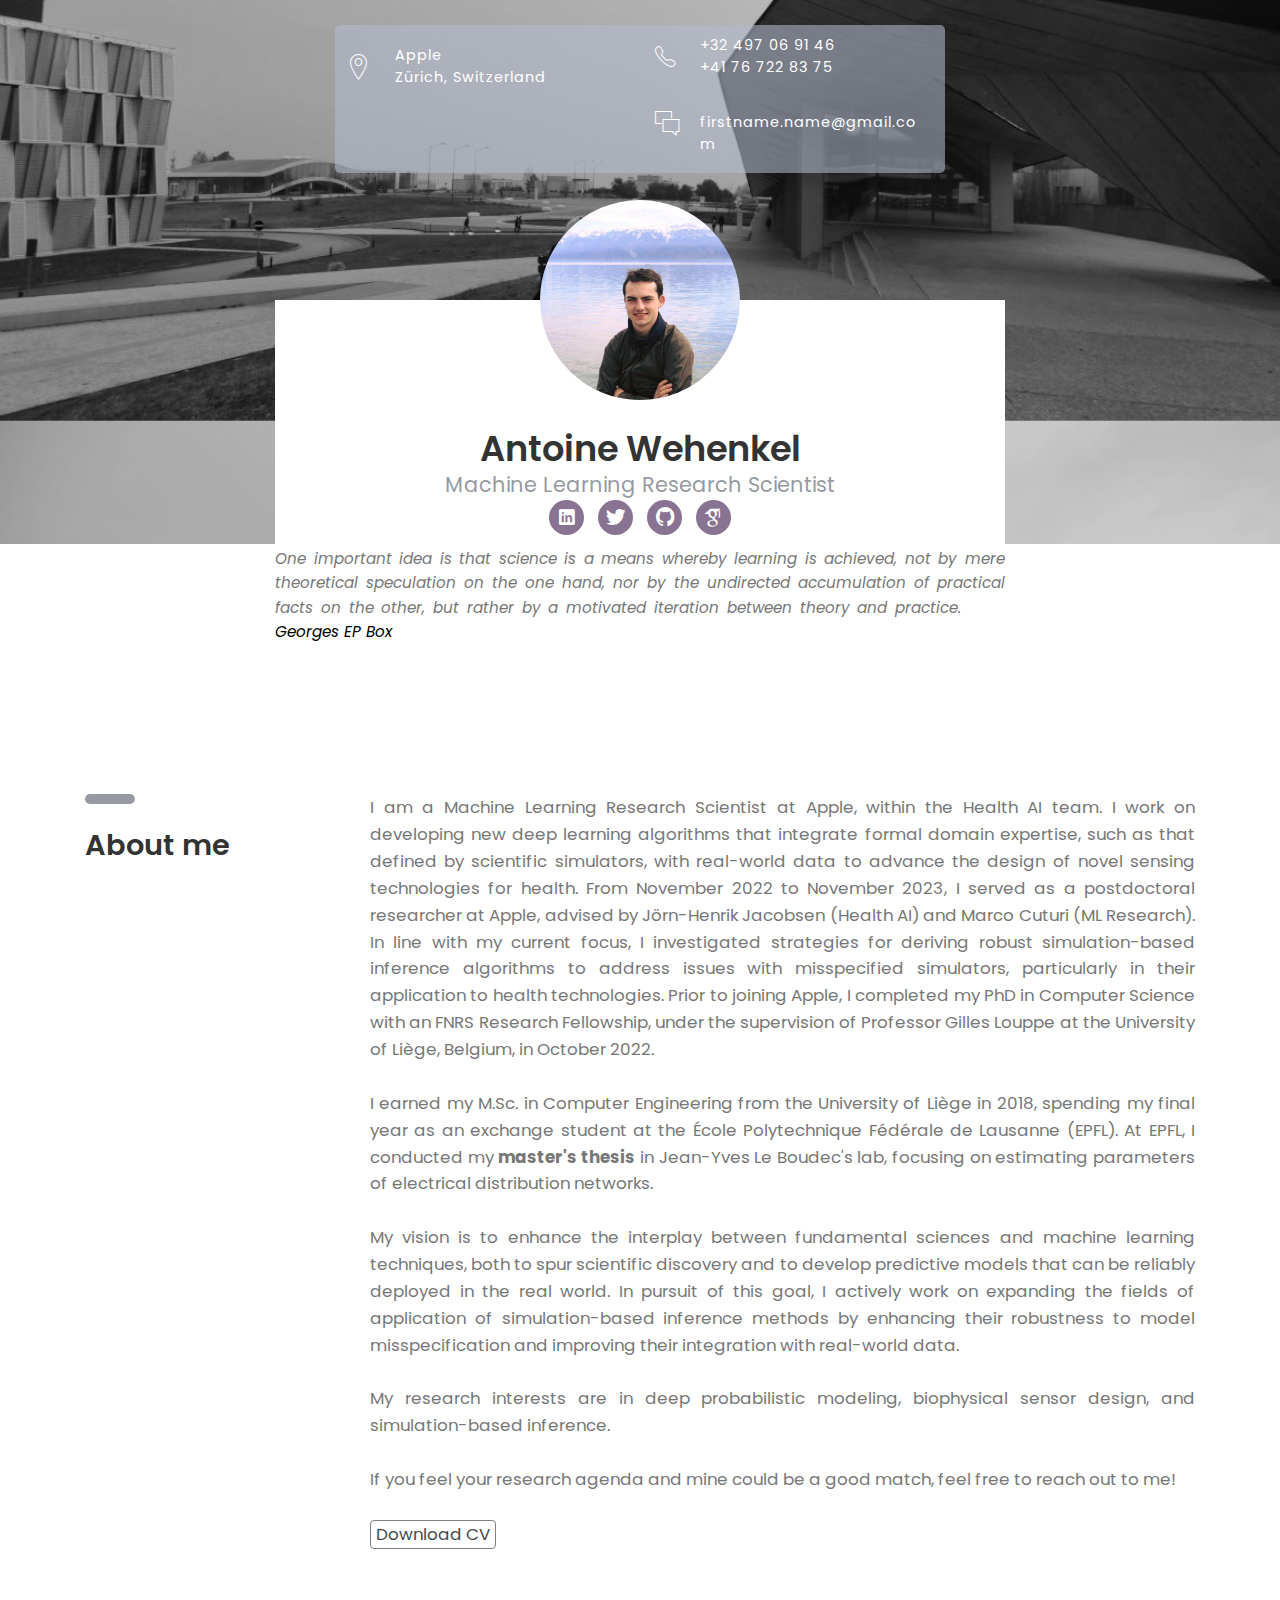
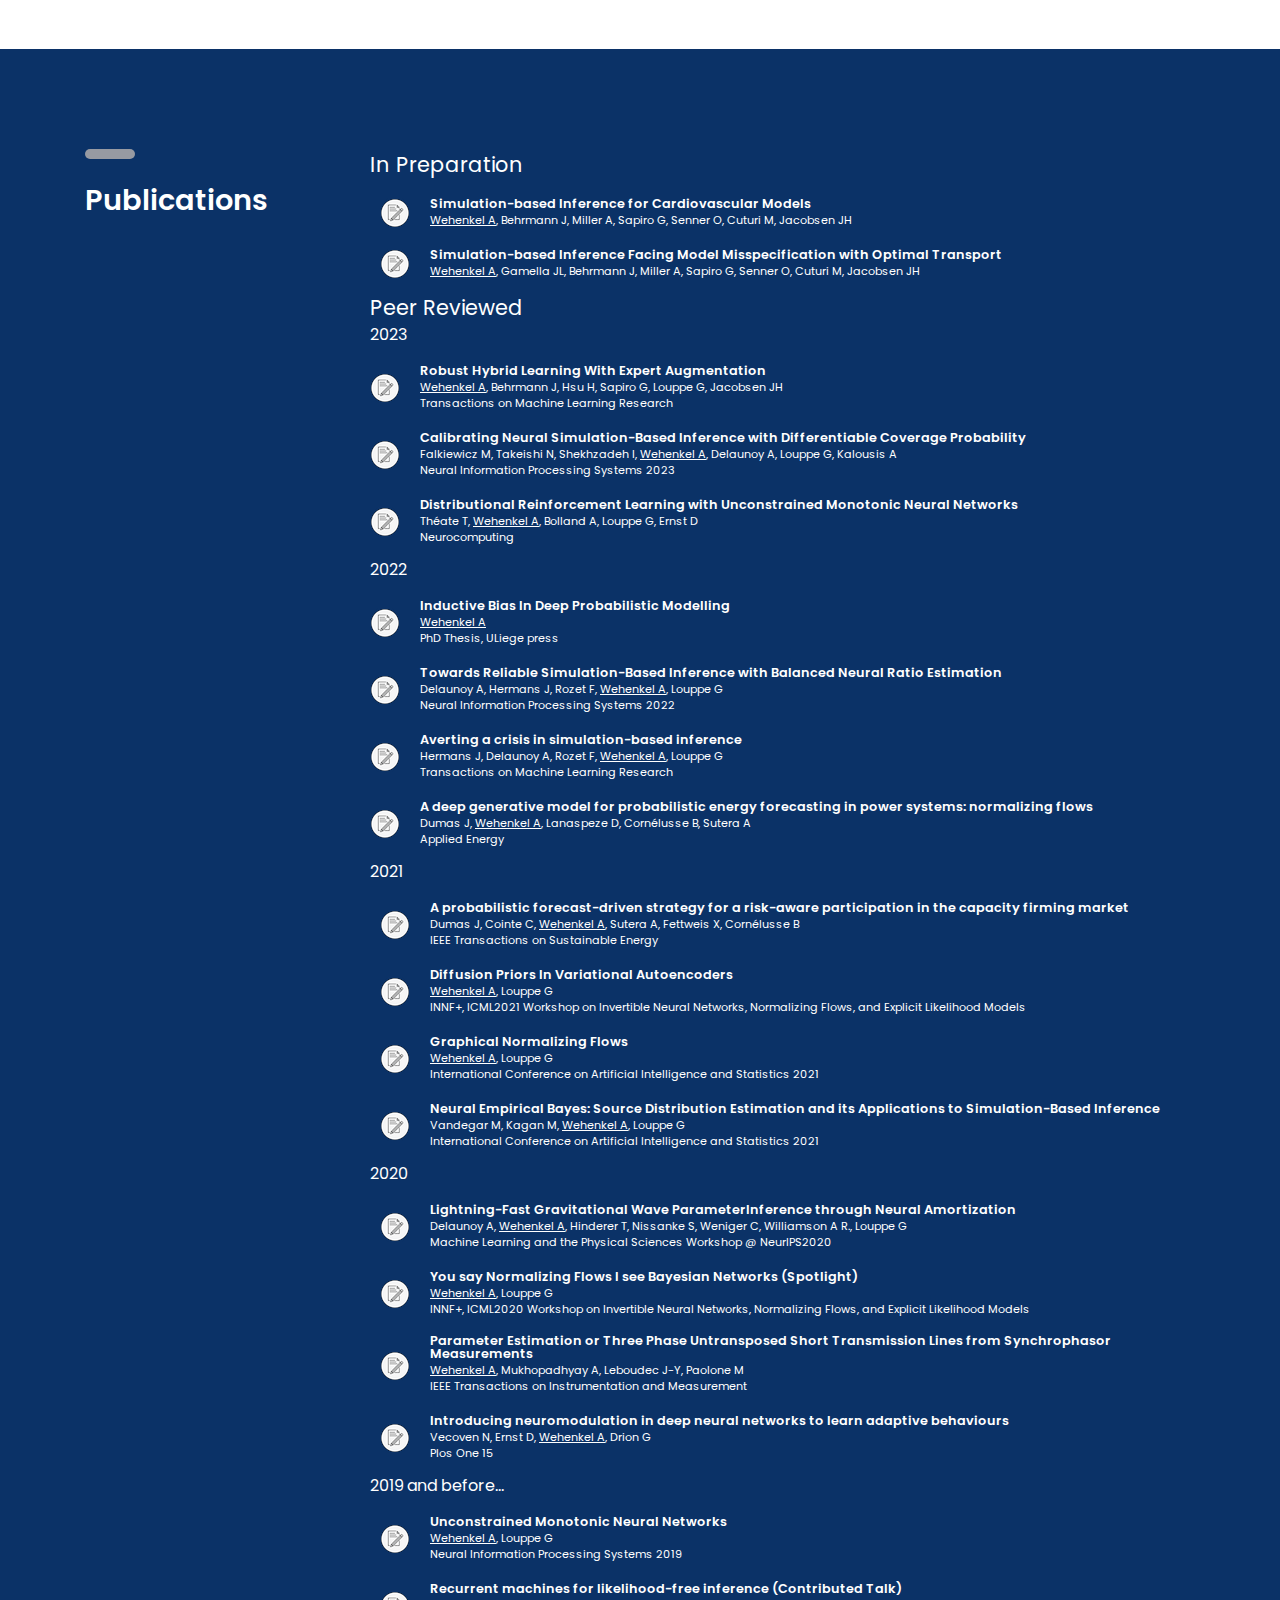
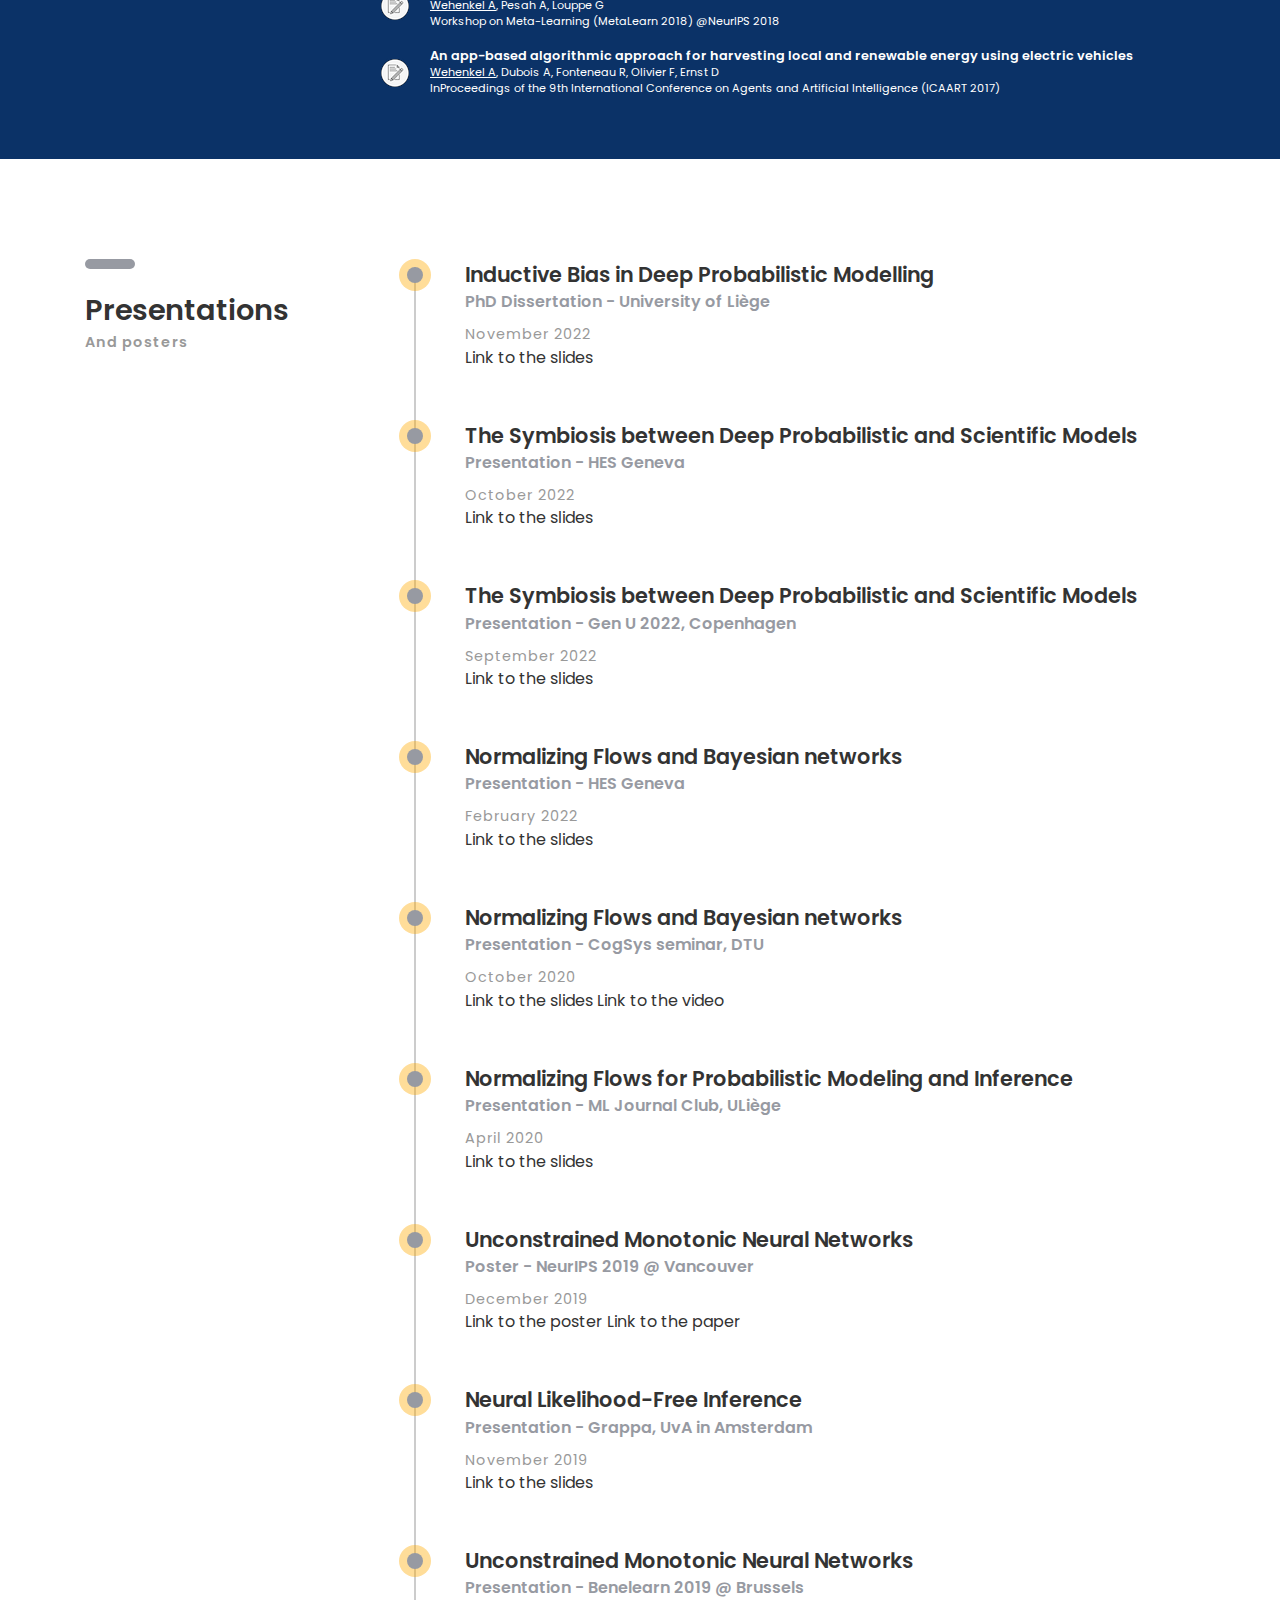
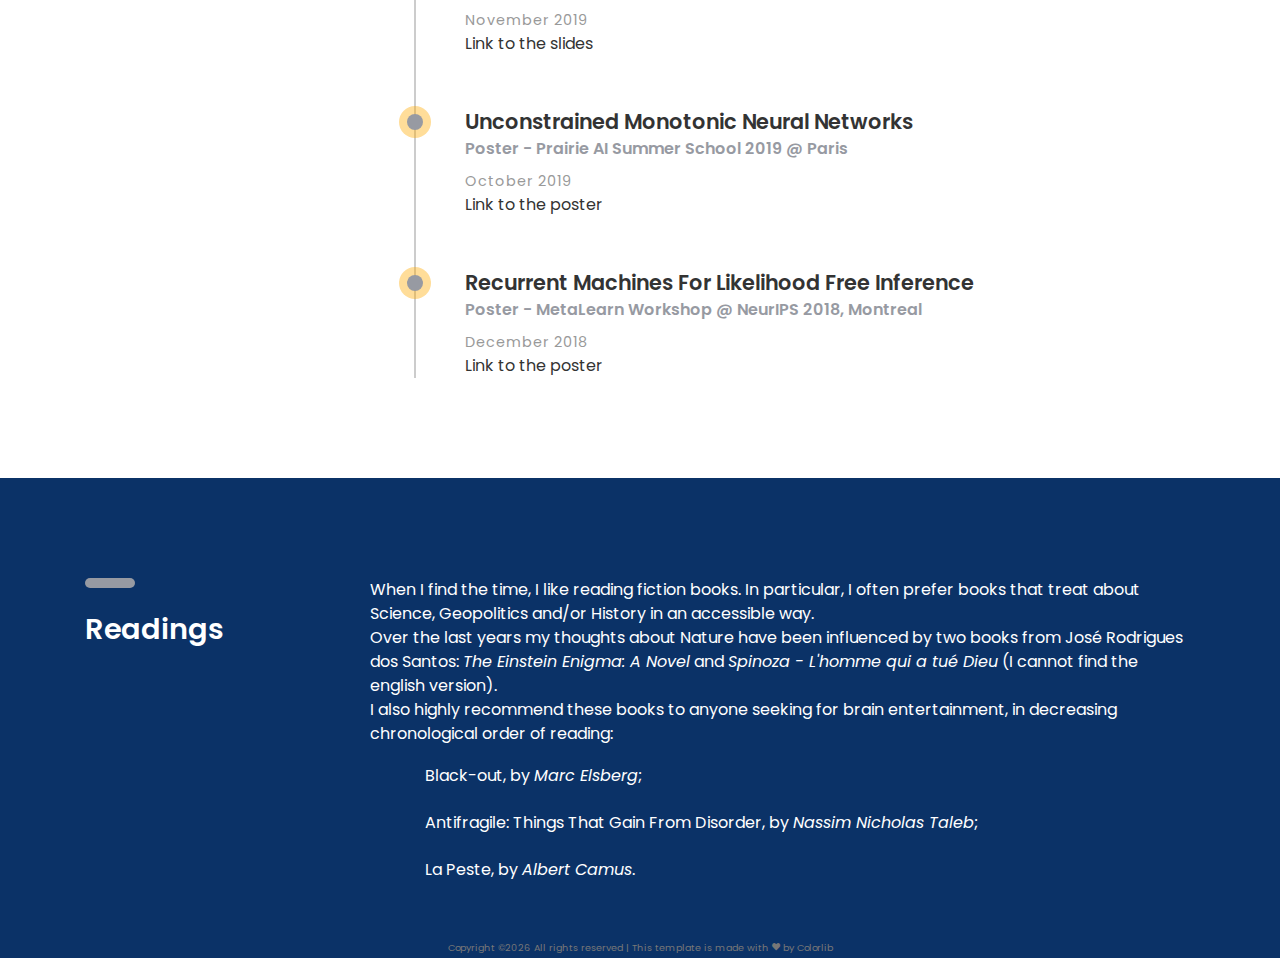
==== commit a0979a6f: "update description" ====
--- a/index.html
+++ b/index.html
@@ -105,7 +105,10 @@
 				</div><!-- col-sm-4 -->
 				<div class="col-sm-12 col-lg-9">
 					<p class="margin-b-50">
-						I am a Machine Learning Research Scientist at Apple, within the Health AI team. My work is centered on developing new deep learning algorithms that integrate formal domain expertise, such as that defined by scientific simulators, with real-world data to advance the design of novel sensing technologies in the health sector.
+						I am a Machine Learning Research Scientist at Apple, within the Health AI team. 
+						I work on developing new deep learning algorithms that integrate formal domain expertise, 
+						such as that defined by scientific simulators, with real-world data to advance the design of 
+						novel sensing technologies for health.
 
 						From November 2022 to November 2023, I served as a postdoctoral researcher at Apple, advised by Jörn-Henrik Jacobsen 
 						(Health AI) and Marco Cuturi (ML Research). In line with my current focus, I investigated strategies for deriving 
